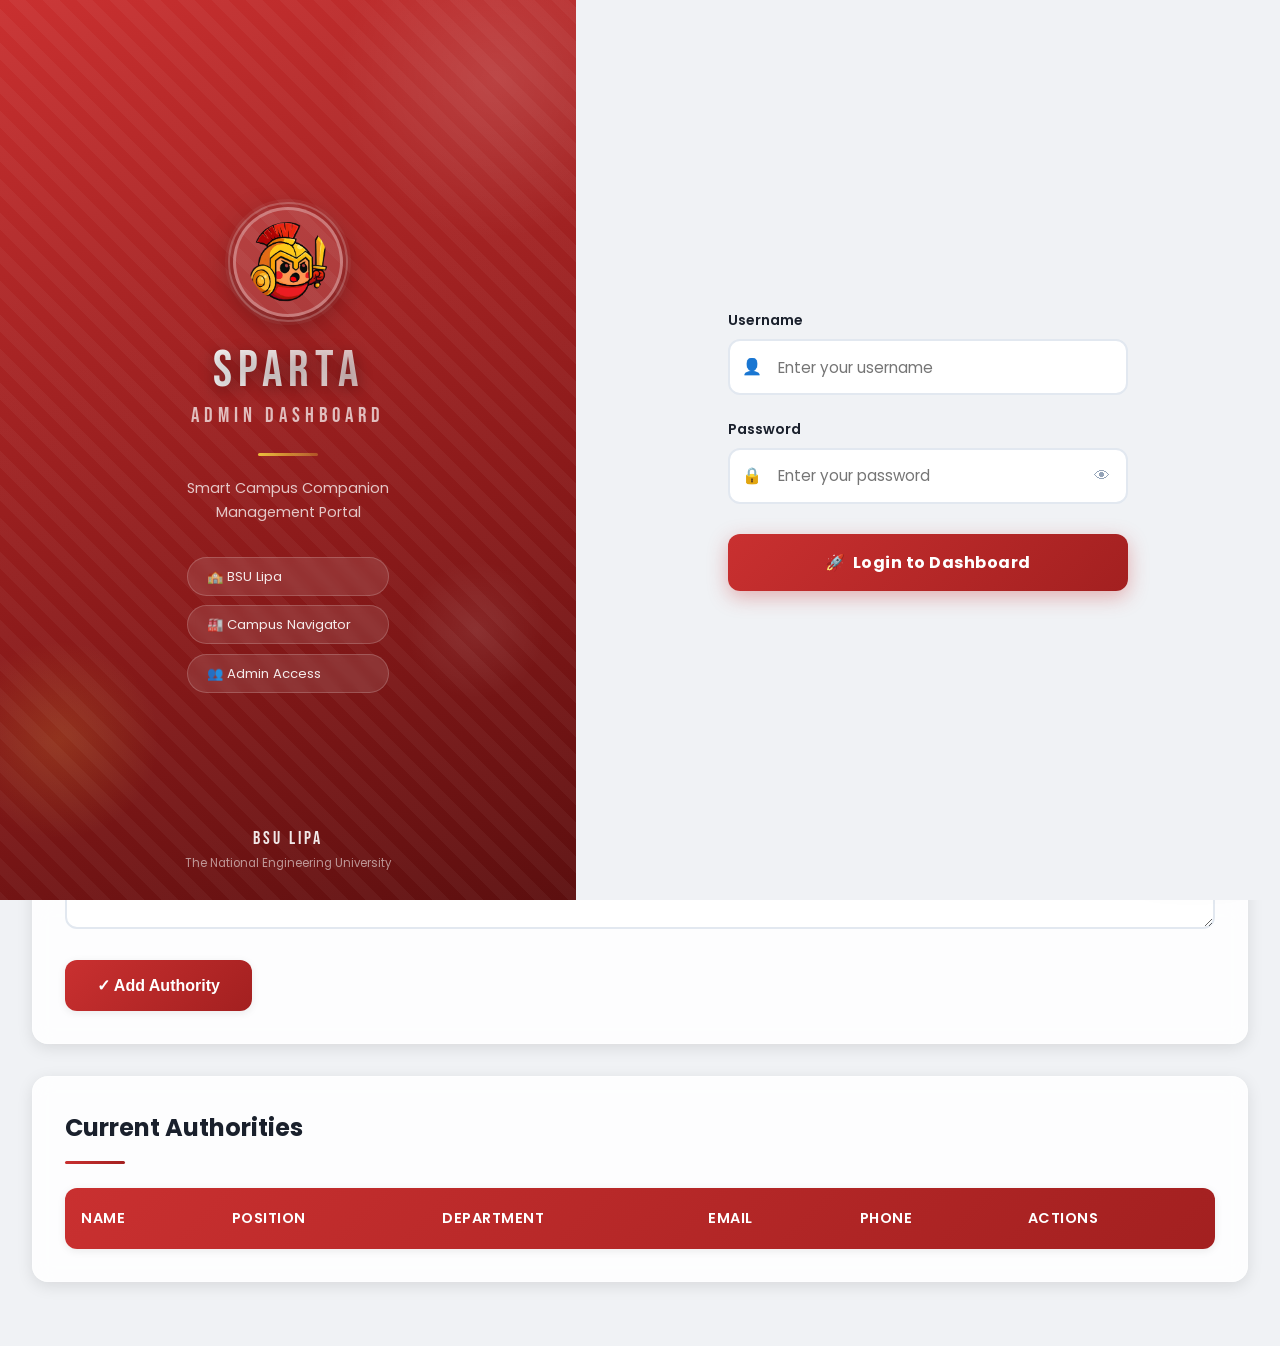
==== frontend/admin.html @ 50ba56aa "Initial SPARTHA commit" ====
<!DOCTYPE html>
<html lang="en">
<head>
    <meta charset="UTF-8">
    <meta name="viewport" content="width=device-width, initial-scale=1.0">
    <title>SPARTA Admin Dashboard - BSU Lipa</title>
    
    <!-- Google Fonts -->
    <link href="https://fonts.googleapis.com/css2?family=Bebas+Neue&family=Poppins:wght@400;500;600;700&display=swap" rel="stylesheet">
    
    <!-- Three.js Libraries -->
    <script src="https://cdn.jsdelivr.net/npm/three@0.132.2/build/three.min.js"></script>
    <script src="https://cdn.jsdelivr.net/npm/three@0.132.2/examples/js/loaders/GLTFLoader.js"></script>
    <script src="https://cdn.jsdelivr.net/npm/three@0.132.2/examples/js/controls/OrbitControls.js"></script>
    
    <!-- External Stylesheet -->
    <link rel="stylesheet" href="admin-styles.css">
    
    <style>
        /* 3D Map Container Styles - Matching Campus Navigator */
        #map3DPicker {
            position: relative;
            width: 100%;
            height: 600px;
            border-radius: 12px;
            overflow: hidden;
            background: #f0f1f3;
            box-shadow: 0 4px 20px rgba(0, 0, 0, 0.1);
        }
        
        #map3DCanvas {
            width: 100%;
            height: 100%;
            display: block;
        }
        
        #mapLoading {
            position: absolute;
            top: 0;
            left: 0;
            right: 0;
            bottom: 0;
            display: flex;
            flex-direction: column;
            align-items: center;
            justify-content: center;
            background: linear-gradient(135deg, #667eea 0%, #764ba2 100%);
            color: white;
            z-index: 10;
        }
        
        .loading-spinner {
            width: 50px;
            height: 50px;
            border: 4px solid rgba(255, 255, 255, 0.3);
            border-top-color: white;
            border-radius: 50%;
            animation: spin 1s linear infinite;
        }
        
        @keyframes spin {
            to { transform: rotate(360deg); }
        }
        
        .loading-text {
            margin-top: 1rem;
            font-size: 1.2rem;
            font-weight: 600;
        }
        
        .loading-subtext {
            margin-top: 0.5rem;
            font-size: 0.9rem;
            opacity: 0.9;
        }
        
        /* Map Controls Overlay */
        .map-controls {
            position: absolute;
            bottom: 20px;
            right: 20px;
            display: flex;
            gap: 10px;
            z-index: 20;
        }
        
        .map-control-btn {
            background: white;
            border: none;
            width: 40px;
            height: 40px;
            border-radius: 50%;
            box-shadow: 0 2px 10px rgba(0, 0, 0, 0.2);
            cursor: pointer;
            display: flex;
            align-items: center;
            justify-content: center;
            font-size: 1.2rem;
            transition: all 0.3s ease;
        }
        
        .map-control-btn:hover {
            transform: scale(1.1);
            box-shadow: 0 4px 15px rgba(0, 0, 0, 0.3);
        }
        
        .map-control-btn:active {
            transform: scale(0.95);
        }
        
        /* Coordinate Display Enhancement */
        #coordDisplay {
            margin-top: 1rem;
            padding: 1rem;
            background: linear-gradient(135deg, rgba(201, 48, 48, 0.05), rgba(163, 32, 32, 0.02));
            border: 2px solid rgba(201, 48, 48, 0.2);
            border-radius: 10px;
            font-weight: 600;
            color: #1e293b;
            font-size: 1rem;
            display: flex;
            align-items: center;
            gap: 0.5rem;
        }
        
        #coordDisplay::before {
            content: '📍';
            font-size: 1.5rem;
        }
        
        .coord-help-text {
            margin-top: 0.5rem;
            font-size: 0.85rem;
            color: #64748b;
            font-style: italic;
        }
        
        /* File Upload Area Styles */
        .file-upload-area {
            border: 3px dashed #cbd5e1;
            border-radius: 12px;
            padding: 2rem;
            text-align: center;
            cursor: pointer;
            transition: all 0.3s ease;
            background: #f8fafc;
        }
        
        .file-upload-area:hover {
            border-color: #C93030;
            background: rgba(201, 48, 48, 0.02);
        }
        
        .file-upload-area.dragover {
            border-color: #C93030;
            background: rgba(201, 48, 48, 0.05);
            transform: scale(1.02);
        }
        
        .file-upload-placeholder {
            color: #64748b;
        }
        
        .file-upload-selected {
            color: #1e293b;
        }
    </style>
</head>
<body>
    <!-- ========== LOGIN OVERLAY ========== -->
    <div id="loginOverlay">

        <!-- ===== LEFT PANEL ===== -->
        <div class="lp-left">
            <!-- Animated diagonal stripes (same as dashboard header) -->
            <div class="lp-pattern"></div>
            <!-- Glow orbs -->
            <div class="lp-orb lp-orb1"></div>
            <div class="lp-orb lp-orb2"></div>
            <div class="lp-orb lp-orb3"></div>

            <div class="lp-left-content">
                <!-- Logo ring -->
                <div class="lp-logo-ring">
                    <img src="/images/logo.png" alt="SPARTHA" class="lp-logo-img" onerror="this.style.display='none';this.nextElementSibling.style.display='flex'">
                    <div class="lp-logo-fallback">&#128272;</div>
                    <div class="lp-logo-pulse"></div>
                </div>

                <div class="lp-brand">SPARTA</div>
                <div class="lp-title">ADMIN DASHBOARD</div>
                <div class="lp-divider"></div>
                <div class="lp-subtitle">Smart Campus Companion<br>Management Portal</div>

                <!-- Floating stats chips -->
                <div class="lp-chips">
                    <div class="lp-chip">&#127979; BSU Lipa</div>
                    <div class="lp-chip">&#127981; Campus Navigator</div>
                    <div class="lp-chip">&#128101; Admin Access</div>
                </div>
            </div>

            <!-- Bottom badge -->
            <div class="lp-badge">
                <span class="lp-badge-title">BSU LIPA</span>
                <span class="lp-badge-sub">The National Engineering University</span>
            </div>
        </div>

        <!-- ===== RIGHT PANEL ===== -->
        <div class="lp-right">
            <div class="lp-form-wrap">

                <!-- Alert -->
                <div id="loginAlert" class="lp-alert" style="display:none;"></div>

                <!-- Username -->
                <div class="lp-field">
                    <label class="lp-label">Username</label>
                    <div class="lp-input-wrap">
                        <span class="lp-input-icon">&#128100;</span>
                        <input id="loginUsername" type="text" class="lp-input"
                            placeholder="Enter your username"
                            autocomplete="username"
                            onkeydown="if(event.key==='Enter')document.getElementById('loginPassword').focus()">
                    </div>
                </div>

                <!-- Password -->
                <div class="lp-field">
                    <label class="lp-label">Password</label>
                    <div class="lp-input-wrap">
                        <span class="lp-input-icon">&#128274;</span>
                        <input id="loginPassword" type="password" class="lp-input"
                            placeholder="Enter your password"
                            autocomplete="current-password"
                            style="padding-right:3.5rem;"
                            onkeydown="if(event.key==='Enter')submitLogin()">
                        <button type="button" class="lp-eye-btn" onclick="toggleLoginPassword()" title="Toggle password">
                            <span id="eyeIcon">&#128065;</span>
                        </button>
                    </div>
                </div>

                <!-- Login Button -->
                <button id="loginBtn" class="lp-btn" onclick="submitLogin()">
                    <span id="loginBtnText">&#128640;&nbsp; Login to Dashboard</span>
                    <div class="lp-btn-shine"></div>
                </button>



            </div>
        </div>
    </div>

    <!-- ===== CHANGE CREDENTIALS MODAL ===== -->
    <div id="changeCredModal">
        <div class="cc-backdrop" onclick="closeChangeCredModal()"></div>
        <div class="cc-card">
            <!-- Red header bar -->
            <div class="cc-header">
                <div class="cc-header-pattern"></div>
                <div class="cc-header-orb"></div>
                <div class="cc-header-content">
                    <div class="cc-header-icon">&#128273;</div>
                    <div>
                        <div class="cc-header-title">Change Credentials</div>
                        <div class="cc-header-sub">Update your admin username or password</div>
                    </div>
                    <button class="cc-close-btn" onclick="closeChangeCredModal()">&#10005;</button>
                </div>
            </div>

            <div class="cc-body">
                <div id="changeCredAlert" style="display:none;margin-bottom:1.25rem;"></div>

                <div class="cc-section-label">&#128274; Verify Current Credentials</div>
                <div class="form-row">
                    <div class="form-group">
                        <label>Current Username *</label>
                        <input type="text" id="cc_current_username" placeholder="Your current username">
                    </div>
                    <div class="form-group">
                        <label>Current Password *</label>
                        <input type="password" id="cc_current_password" placeholder="Your current password">
                    </div>
                </div>

                <div class="cc-divider">
                    <span>New Values <span style="font-weight:400;font-size:0.78rem;color:#94a3b8;">(leave blank to keep current)</span></span>
                </div>

                <div class="form-row">
                    <div class="form-group">
                        <label>New Username</label>
                        <input type="text" id="cc_new_username" placeholder="Leave blank to keep">
                    </div>
                    <div class="form-group">
                        <label>New Password</label>
                        <input type="password" id="cc_new_password" placeholder="Leave blank to keep">
                    </div>
                </div>

                <div style="display:flex;gap:1rem;margin-top:0.5rem;">
                    <button onclick="submitChangeCredentials()" class="btn" style="flex:1;justify-content:center;">
                        &#10003;&nbsp; Save Changes
                    </button>
                    <button onclick="closeChangeCredModal()" class="btn btn-secondary" style="flex:1;justify-content:center;">
                        Cancel
                    </button>
                </div>
            </div>
        </div>
    </div>

    <style>
        /* =============================================
           LOGIN OVERLAY — SPLIT SCREEN
           ============================================= */
        #loginOverlay {
            position: fixed; top: 0; left: 0; width: 100%; height: 100%;
            z-index: 9999;
            display: flex;
            font-family: 'Poppins', sans-serif;
            background: #f0f2f5;
        }

        /* ---- LEFT PANEL ---- */
        .lp-left {
            position: relative;
            width: 45%;
            background: linear-gradient(160deg, #c93030 0%, #8b1a1a 60%, #5c0f0f 100%);
            display: flex;
            flex-direction: column;
            justify-content: center;
            align-items: center;
            overflow: hidden;
            animation: lpLeftIn 0.8s cubic-bezier(0.22,1,0.36,1) both;
        }
        @keyframes lpLeftIn {
            from { transform: translateX(-60px); opacity: 0; }
            to   { transform: translateX(0);    opacity: 1; }
        }

        /* Diagonal stripe pattern (same as dashboard header) */
        .lp-pattern {
            position: absolute; top: -50%; left: -50%; width: 200%; height: 200%;
            background: repeating-linear-gradient(45deg,transparent,transparent 12px,
                rgba(255,255,255,0.04) 12px,rgba(255,255,255,0.04) 24px);
            animation: headerPattern 25s linear infinite;
        }

        /* Glow orbs */
        .lp-orb { position: absolute; border-radius: 50%; pointer-events: none; }
        .lp-orb1 {
            width: 320px; height: 320px; top: -80px; right: -80px;
            background: radial-gradient(circle, rgba(255,255,255,0.12) 0%, transparent 70%);
            animation: pulse 5s ease-in-out infinite;
        }
        .lp-orb2 {
            width: 200px; height: 200px; bottom: 60px; left: -40px;
            background: radial-gradient(circle, rgba(244,208,63,0.15) 0%, transparent 70%);
            animation: pulse 7s ease-in-out infinite reverse;
        }
        .lp-orb3 {
            width: 140px; height: 140px; bottom: 200px; right: 30px;
            background: radial-gradient(circle, rgba(255,255,255,0.08) 0%, transparent 70%);
            animation: pulse 4s ease-in-out infinite 1s;
        }

        .lp-left-content {
            position: relative; z-index: 1;
            display: flex; flex-direction: column;
            align-items: center; text-align: center;
            padding: 2rem;
        }

        /* Logo ring */
        .lp-logo-ring {
            position: relative;
            width: 110px; height: 110px;
            border-radius: 50%;
            background: rgba(255,255,255,0.12);
            border: 3px solid rgba(255,255,255,0.3);
            display: flex; align-items: center; justify-content: center;
            margin-bottom: 1.75rem;
            box-shadow: 0 8px 32px rgba(0,0,0,0.3), 0 0 0 8px rgba(255,255,255,0.05);
            animation: logoFloat 3s ease-in-out infinite;
        }
        .lp-logo-img { width: 80px; height: 80px; border-radius: 50%; object-fit: cover; }
        .lp-logo-fallback {
            display: none; font-size: 3rem;
            width: 80px; height: 80px; align-items: center; justify-content: center;
        }
        .lp-logo-pulse {
            position: absolute; top: -8px; left: -8px;
            right: -8px; bottom: -8px; border-radius: 50%;
            border: 2px solid rgba(255,255,255,0.2);
            animation: logoPulseRing 2.5s ease-out infinite;
        }
        @keyframes logoPulseRing {
            0%   { transform: scale(1);   opacity: 0.6; }
            100% { transform: scale(1.3); opacity: 0; }
        }

        .lp-brand {
            font-family: 'Bebas Neue', sans-serif;
            font-size: 3.2rem; letter-spacing: 6px; color: #fff;
            text-shadow: 0 4px 16px rgba(0,0,0,0.4);
            line-height: 1;
            background: linear-gradient(90deg, #fff 0%, rgba(255,255,255,0.75) 100%);
            -webkit-background-clip: text; -webkit-text-fill-color: transparent; background-clip: text;
        }
        .lp-title {
            font-family: 'Bebas Neue', sans-serif;
            font-size: 1.3rem; letter-spacing: 5px;
            color: rgba(255,255,255,0.7);
            margin-top: 0.2rem; margin-bottom: 1.25rem;
        }
        .lp-divider {
            width: 60px; height: 3px;
            background: linear-gradient(90deg, rgba(244,208,63,0.9), rgba(244,208,63,0.3));
            border-radius: 2px; margin-bottom: 1.25rem;
        }
        .lp-subtitle {
            color: rgba(255,255,255,0.75);
            font-size: 0.9rem; line-height: 1.7; margin-bottom: 2rem;
        }

        /* Floating chips */
        .lp-chips { display: flex; flex-direction: column; gap: 0.6rem; width: 100%; max-width: 240px; }
        .lp-chip {
            background: rgba(255,255,255,0.1);
            border: 1px solid rgba(255,255,255,0.18);
            border-radius: 50px;
            padding: 0.5rem 1.2rem;
            font-size: 0.82rem; color: rgba(255,255,255,0.9);
            backdrop-filter: blur(4px);
            display: flex; align-items: center; gap: 0.5rem;
            transition: all 0.3s ease;
        }
        .lp-chip:hover {
            background: rgba(255,255,255,0.18);
            transform: translateX(4px);
        }

        /* Bottom badge */
        .lp-badge {
            position: absolute; bottom: 1.75rem; left: 0; right: 0;
            text-align: center; z-index: 1;
        }
        .lp-badge-title {
            font-family: 'Bebas Neue', sans-serif;
            font-size: 1.1rem; letter-spacing: 3px; color: rgba(255,255,255,0.9);
            display: block;
        }
        .lp-badge-sub {
            font-size: 0.72rem; color: rgba(255,255,255,0.55); display: block;
        }

        /* ---- RIGHT PANEL ---- */
        .lp-right {
            flex: 1;
            display: flex; align-items: center; justify-content: center;
            padding: 2rem;
            overflow-y: auto;
            background: #f0f2f5;
            animation: lpRightIn 0.8s cubic-bezier(0.22,1,0.36,1) 0.1s both;
        }
        @keyframes lpRightIn {
            from { transform: translateX(40px); opacity: 0; }
            to   { transform: translateX(0);    opacity: 1; }
        }

        .lp-form-wrap {
            width: 100%; max-width: 400px;
        }



        /* Alert */
        .lp-alert {
            padding: 1rem 1.25rem; border-radius: 12px;
            font-size: 0.875rem; font-weight: 500;
            margin-bottom: 1.25rem;
            animation: slideDown 0.4s ease-out;
        }
        .lp-alert.err {
            background: linear-gradient(135deg, rgba(201,48,48,0.08), rgba(163,32,32,0.04));
            border: 1px solid rgba(201,48,48,0.25);
            color: #a32020;
        }
        .lp-alert.ok {
            background: linear-gradient(135deg, rgba(17,153,142,0.08), rgba(56,239,125,0.04));
            border: 1px solid rgba(17,153,142,0.25);
            color: #0c6b5f;
        }

        /* Fields */
        .lp-field { margin-bottom: 1.4rem; }
        .lp-label {
            display: block; font-weight: 600; font-size: 0.875rem;
            color: #1a202c; margin-bottom: 0.5rem;
            transition: color 0.2s;
        }
        .lp-field:focus-within .lp-label { color: #c93030; }

        .lp-input-wrap { position: relative; }
        .lp-input-icon {
            position: absolute; left: 14px; top: 50%; transform: translateY(-50%);
            font-size: 1rem; pointer-events: none; z-index: 1;
        }
        .lp-input {
            width: 100%;
            padding: 0.9rem 1.2rem 0.9rem 3rem;
            border: 2px solid #e2e8f0;
            border-radius: 12px;
            font-size: 0.95rem;
            font-family: 'Poppins', sans-serif;
            color: #1a202c;
            background: #fff;
            transition: all 0.3s cubic-bezier(0.4,0,0.2,1);
            outline: none;
        }
        .lp-input:focus {
            border-color: #c93030;
            box-shadow: 0 0 0 4px rgba(201,48,48,0.1);
            transform: translateY(-2px);
        }
        .lp-eye-btn {
            position: absolute; right: 14px; top: 50%; transform: translateY(-50%);
            background: none; border: none; cursor: pointer; font-size: 1rem;
            color: #94a3b8; padding: 0.25rem; line-height: 1;
            transition: color 0.2s;
        }
        .lp-eye-btn:hover { color: #c93030; }

        /* Login Button */
        .lp-btn {
            width: 100%;
            padding: 1rem 2rem;
            background: linear-gradient(135deg, #c93030 0%, #a32020 100%);
            color: #fff; border: none; border-radius: 12px;
            font-size: 1rem; font-weight: 700;
            font-family: 'Poppins', sans-serif;
            cursor: pointer; letter-spacing: 0.5px;
            box-shadow: 0 6px 20px rgba(201,48,48,0.35);
            position: relative; overflow: hidden;
            transition: all 0.3s cubic-bezier(0.4,0,0.2,1);
            margin-top: 0.5rem;
        }
        .lp-btn:hover {
            transform: translateY(-3px);
            box-shadow: 0 10px 28px rgba(201,48,48,0.45);
        }
        .lp-btn:active { transform: translateY(-1px); }
        .lp-btn:disabled { opacity: 0.7; cursor: not-allowed; transform: none; }
        .lp-btn-shine {
            position: absolute; top: 0; left: -100%; width: 60%; height: 100%;
            background: linear-gradient(90deg, transparent, rgba(255,255,255,0.25), transparent);
            transform: skewX(-20deg);
            animation: btnShine 3s ease-in-out infinite 1s;
        }
        @keyframes btnShine {
            0%,70%,100% { left: -100%; }
            35%          { left: 150%; }
        }



        /* ---- RESPONSIVE ---- */
        @media (max-width: 700px) {
            #loginOverlay { flex-direction: column; }
            .lp-left {
                width: 100%; min-height: 220px;
                flex-shrink: 0;
            }
            .lp-left-content { padding: 1.5rem 1rem; }
            .lp-brand { font-size: 2.2rem; letter-spacing: 4px; }
            .lp-chips, .lp-subtitle { display: none; }
            .lp-badge { position: static; margin-top: 0.5rem; }
            .lp-logo-ring { width: 80px; height: 80px; margin-bottom: 1rem; }
            .lp-logo-img { width: 56px; height: 56px; }
            .lp-right { padding: 1.5rem 1rem; }
        }

        /* =============================================
           CHANGE CREDENTIALS MODAL
           ============================================= */
        #changeCredModal {
            display: none; position: fixed; top: 0; left: 0;
            width: 100%; height: 100%; z-index: 10000;
            align-items: center; justify-content: center;
            font-family: 'Poppins', sans-serif;
        }
        #changeCredModal.open { display: flex; }

        .cc-backdrop {
            position: absolute; top: 0; left: 0; width: 100%; height: 100%;
            background: rgba(15,20,40,0.65);
            backdrop-filter: blur(5px);
        }
        .cc-card {
            position: relative; z-index: 1;
            background: #fff;
            border-radius: 20px;
            width: 100%; max-width: 540px; margin: 1rem;
            box-shadow: 0 20px 60px rgba(0,0,0,0.25);
            overflow: hidden;
            animation: cardSlideUp 0.4s cubic-bezier(0.22,1,0.36,1) both;
        }

        /* Card header */
        .cc-header {
            background: linear-gradient(135deg, #c93030 0%, #a32020 100%);
            padding: 1.5rem 2rem;
            position: relative; overflow: hidden;
        }
        .cc-header-pattern {
            position: absolute; top: -50%; left: -50%; width: 200%; height: 200%;
            background: repeating-linear-gradient(45deg,transparent,transparent 10px,
                rgba(255,255,255,0.04) 10px,rgba(255,255,255,0.04) 20px);
            animation: headerPattern 20s linear infinite;
        }
        .cc-header-orb {
            position: absolute; top: -20px; right: -20px;
            width: 120px; height: 120px; border-radius: 50%;
            background: radial-gradient(circle, rgba(255,255,255,0.12) 0%, transparent 70%);
        }
        .cc-header-content {
            position: relative; z-index: 1;
            display: flex; align-items: center; gap: 1rem;
        }
        .cc-header-icon {
            width: 48px; height: 48px; border-radius: 50%;
            background: rgba(255,255,255,0.15);
            border: 2px solid rgba(255,255,255,0.3);
            display: flex; align-items: center; justify-content: center;
            font-size: 1.4rem; flex-shrink: 0;
        }
        .cc-header-title {
            font-family: 'Bebas Neue', sans-serif;
            font-size: 1.5rem; letter-spacing: 2px; color: #fff;
        }
        .cc-header-sub { font-size: 0.8rem; color: rgba(255,255,255,0.8); margin-top: 0.1rem; }
        .cc-close-btn {
            margin-left: auto; background: rgba(255,255,255,0.15);
            border: 1px solid rgba(255,255,255,0.25); border-radius: 50%;
            width: 36px; height: 36px; color: #fff; cursor: pointer;
            font-size: 0.9rem; display: flex; align-items: center; justify-content: center;
            transition: all 0.2s; flex-shrink: 0;
        }
        .cc-close-btn:hover { background: rgba(255,255,255,0.25); transform: rotate(90deg); }

        .cc-body { padding: 2rem; }

        .cc-section-label {
            font-size: 0.78rem; font-weight: 700; color: #94a3b8;
            letter-spacing: 1px; text-transform: uppercase;
            margin-bottom: 1rem;
        }
        .cc-divider {
            display: flex; align-items: center; gap: 0.75rem;
            margin: 1.25rem 0;
            font-size: 0.82rem; font-weight: 600; color: #64748b;
        }
        .cc-divider::before, .cc-divider::after {
            content: ''; flex: 1; height: 1px; background: #e2e8f0;
        }
    </style>

    <!-- Header -->
    <div class="header">
        <div class="header-content">
            <img src="/images/logo.png" alt="SPARTHA Logo" class="spartha-logo" onerror="this.style.display='none'">
            <div class="header-text">
                <h1>SPARTA ADMIN DASHBOARD</h1>
                <p>Smart Campus Companion Management Portal</p>
            </div>
            <div class="university-badge">
                <div class="bsu">BSU LIPA</div>
                <div class="tagline">The National Engineering University</div>
            </div>
        </div>
    </div>

    <!-- Main Container -->
    <div class="container">
        <!-- Tabs Navigation -->
        <div class="tabs">
            <button class="tab-btn active" onclick="switchTab('authorities', event)">👥 University Authorities</button>
            <button class="tab-btn" onclick="switchTab('history', event)">📜 University History</button>
            <button class="tab-btn" onclick="switchTab('announcements', event)">📢 Announcements</button>
            <button class="tab-btn" onclick="switchTab('popupAnnouncements', event)">🔔 Popup Announcements</button>
            <button class="tab-btn" onclick="switchTab('intents', event)">💬 Custom Responses</button>
            <button class="tab-btn" onclick="switchTab('navigation', event)">🗺️ Campus Navigation</button>
            <button class="tab-btn" onclick="switchTab('model3d', event)">🏗️ 3D Campus Model</button>
            <button class="tab-btn" onclick="switchTab('orgchart', event)">🏢 Organizational Chart</button>
        </div>

        <!-- Authorities Tab -->
        <div id="authorities" class="tab-content active">
            <div class="card">
                <h2>Add New Authority</h2>
                <div id="authoritiesAlert"></div>
                <form id="authorityForm">
                    <div class="form-row">
                        <div class="form-group">
                            <label>Name *</label>
                            <input type="text" id="auth_name" required placeholder="Dr. John Doe">
                        </div>
                        <div class="form-group">
                            <label>Position *</label>
                            <input type="text" id="auth_position" placeholder="Dean of Engineering" required>
                        </div>
                    </div>
                    <div class="form-row">
                        <div class="form-group">
                            <label>Department *</label>
                            <input type="text" id="auth_department" required placeholder="Engineering Department">
                        </div>
                        <div class="form-group">
                            <label>Email</label>
                            <input type="email" id="auth_email" placeholder="john.doe@bsu.edu.ph">
                        </div>
                    </div>
                    <div class="form-row">
                        <div class="form-group">
                            <label>Phone</label>
                            <input type="text" id="auth_phone" placeholder="+63 912 345 6789">
                        </div>
                        <div class="form-group">
                            <label>Office Location</label>
                            <input type="text" id="auth_office" placeholder="Building A, Room 201">
                        </div>
                    </div>
                    <div class="form-group">
                        <label>Biography</label>
                        <textarea id="auth_bio" placeholder="Brief biography, credentials, and areas of expertise..."></textarea>
                    </div>
                    <button type="submit" class="btn">✓ Add Authority</button>
                </form>
            </div>

            <div class="card">
                <h2>Current Authorities</h2>
                <table class="data-table" id="authoritiesTable">
                    <thead>
                        <tr>
                            <th>Name</th>
                            <th>Position</th>
                            <th>Department</th>
                            <th>Email</th>
                            <th>Phone</th>
                            <th>Actions</th>
                        </tr>
                    </thead>
                    <tbody></tbody>
                </table>
            </div>
        </div>

        <!-- History Tab -->
        <div id="history" class="tab-content">
            <div class="card">
                <h2>Add Historical Event</h2>
                <div id="historyAlert"></div>
                <form id="historyForm">
                    <div class="form-row">
                        <div class="form-group">
                            <label>Year *</label>
                            <input type="number" id="hist_year" required placeholder="1903">
                        </div>
                        <div class="form-group">
                            <label>Title *</label>
                            <input type="text" id="hist_title" required placeholder="University Founded">
                        </div>
                    </div>
                    <div class="form-group">
                        <label>Description *</label>
                        <textarea id="hist_description" required placeholder="Describe this significant event in the university's history..."></textarea>
                    </div>
                    <button type="submit" class="btn">✓ Add Historical Event</button>
                </form>
            </div>

            <div class="card">
                <h2>University History Timeline</h2>
                <table class="data-table" id="historyTable">
                    <thead>
                        <tr>
                            <th>Year</th>
                            <th>Title</th>
                            <th>Description</th>
                            <th>Actions</th>
                        </tr>
                    </thead>
                    <tbody></tbody>
                </table>
            </div>
        </div>

        <!-- Announcements Tab -->
        <div id="announcements" class="tab-content">
            <div class="card">
                <h2>Create New Announcement</h2>
                <div id="announcementsAlert"></div>
                <form id="announcementForm">
                    <div class="form-row">
                        <div class="form-group">
                            <label>Title *</label>
                            <input type="text" id="ann_title" required placeholder="Important Campus Update">
                        </div>
                        <div class="form-group">
                            <label>Category *</label>
                            <select id="ann_category" required>
                                <option value="Academic">Academic</option>
                                <option value="Events">Events</option>
                                <option value="General">General</option>
                                <option value="Emergency">Emergency</option>
                            </select>
                        </div>
                    </div>
                    <div class="form-group">
                        <label>Content *</label>
                        <textarea id="ann_content" required placeholder="Write your announcement here..."></textarea>
                    </div>
                    <button type="submit" class="btn">✓ Post Announcement</button>
                </form>
            </div>

            <div class="card">
                <h2>Recent Announcements</h2>
                <table class="data-table" id="announcementsTable">
                    <thead>
                        <tr>
                            <th>Title</th>
                            <th>Content</th>
                            <th>Category</th>
                            <th>Date</th>
                            <th>Actions</th>
                        </tr>
                    </thead>
                    <tbody></tbody>
                </table>
            </div>
        </div>

        <!-- Popup Announcements Tab -->
        <div id="popupAnnouncements" class="tab-content">
            <div class="card">
                <h2>🔔 Create Popup Announcement</h2>
                <p style="color:#64748b;margin-bottom:1rem;font-size:0.92rem;">
                    Popup announcements are shown automatically to users on the main menu page. You can include an image.
                </p>
                <div id="popupAlert"></div>
                <form id="popupForm" enctype="multipart/form-data">
                    <div class="form-row">
                        <div class="form-group">
                            <label>Title *</label>
                            <input type="text" id="popup_title" required placeholder="Important Update">
                        </div>
                        <div class="form-group">
                            <label>Category *</label>
                            <select id="popup_category" required>
                                <option value="General">General</option>
                                <option value="Academic">Academic</option>
                                <option value="Events">Events</option>
                                <option value="Emergency">Emergency</option>
                            </select>
                        </div>
                    </div>
                    <div class="form-row">
                        <div class="form-group">
                            <label>Priority (higher = shown first)</label>
                            <input type="number" id="popup_priority" value="0" min="0" max="100" placeholder="0">
                        </div>
                        <div class="form-group">
                            <label>Status</label>
                            <select id="popup_is_active">
                                <option value="true">Active (visible on main menu)</option>
                                <option value="false">Inactive (hidden)</option>
                            </select>
                        </div>
                    </div>
                    <div class="form-group">
                        <label>Content / Message</label>
                        <textarea id="popup_content" placeholder="Write your announcement details here..."></textarea>
                    </div>
                    <div class="form-group">
                        <label>Image (optional — JPG, PNG, GIF, WebP)</label>
                        <input type="file" id="popup_image" accept="image/*" style="padding:0.5rem;">
                        <div id="popup_image_preview" style="margin-top:0.5rem;display:none;">
                            <img id="popup_preview_img" src="" alt="Preview" style="max-width:100%;max-height:200px;border-radius:8px;border:1px solid #e2e8f0;">
                        </div>
                    </div>
                    <button type="submit" class="btn">✓ Save Popup Announcement</button>
                </form>
            </div>

            <div class="card">
                <h2>Existing Popup Announcements</h2>
                <table class="data-table" id="popupTable">
                    <thead>
                        <tr>
                            <th>Title</th>
                            <th>Category</th>
                            <th>Has Image</th>
                            <th>Priority</th>
                            <th>Status</th>
                            <th>Created</th>
                            <th>Actions</th>
                        </tr>
                    </thead>
                    <tbody id="popupTableBody"></tbody>
                </table>
            </div>
        </div>

        <!-- Custom Intents Tab -->
        <div id="intents" class="tab-content">
            <div class="card">
                <h2>Add Custom Response</h2>
                <div id="intentsAlert"></div>
                <form id="intentForm">
                    <div class="form-group">
                        <label>Intent Type *</label>
                        <input type="text" id="intent_type" required placeholder="greeting, thanks, directions, etc.">
                    </div>
                    <div class="form-group">
                        <label>Keywords (comma separated) *</label>
                        <input type="text" id="intent_keywords" required placeholder="hello, hi, hey, good morning">
                    </div>
                    <div class="form-group">
                        <label>Response Template *</label>
                        <textarea id="intent_response" required placeholder="Hello! Welcome to BSU Lipa. How can I help you today?"></textarea>
                    </div>
                    <button type="submit" class="btn">✓ Add Custom Response</button>
                </form>
            </div>

            <div class="card">
                <h2>Custom Responses</h2>
                <table class="data-table" id="intentsTable">
                    <thead>
                        <tr>
                            <th>Intent Type</th>
                            <th>Keywords</th>
                            <th>Response</th>
                            <th>Actions</th>
                        </tr>
                    </thead>
                    <tbody></tbody>
                </table>
            </div>
        </div>

        <!-- Navigation Tab -->
        <div id="navigation" class="tab-content">
            <!-- 3D Map Picker - Campus Navigator Style -->
            <div class="card">
                <h2>🗺️ Interactive 3D Campus Map</h2>
                <p style="color: #64748b; margin-bottom: 1rem;">
                    Click on the 3D model to select coordinates for locations. Rotate, pan, and zoom to explore the campus.
                </p>
                
                <div id="map3DPicker">
                    <canvas id="map3DCanvas"></canvas>
                    
                    <!-- Loading Overlay -->
                    <div id="mapLoading">
                        <div class="loading-spinner"></div>
                        <div class="loading-text">Loading 3D Campus Map</div>
                        <div class="loading-subtext">Please wait...</div>
                    </div>
                    
                    <!-- Map Controls -->
                    <div class="map-controls">
                        <button class="map-control-btn" onclick="resetCameraView()" title="Reset View">
                            🔄
                        </button>
                        <button class="map-control-btn" onclick="zoomIn()" title="Zoom In">
                            ➕
                        </button>
                        <button class="map-control-btn" onclick="zoomOut()" title="Zoom Out">
                        </button>
                        <button class="map-control-btn" onclick="clearAllMarkers()" title="Clear All Markers">
                            🧹
                            ➖
                        </button>
                    </div>
                </div>
                
                <div id="coordDisplay">
                    Click on the map to select coordinates
                </div>
                <p class="coord-help-text">
                    💡 Tip: Use mouse to rotate (left click + drag), pan (right click + drag), and zoom (scroll wheel)
                </p>
            </div>

            <!-- Location Form -->
            <div class="card">
                <h2>➕ Add New Campus Location</h2>
                <div id="navAlert"></div>
                <form id="locationForm">
                    <div class="form-row">
                        <div class="form-group">
                            <label>Location Name *</label>
                            <input type="text" id="loc_name" required placeholder="e.g., Computer Laboratory 1">
                        </div>
                        <div class="form-group">
                            <label>Building *</label>
                            <input type="text" id="loc_building" required placeholder="e.g., Engineering Building">
                        </div>
                    </div>

                    <div class="form-row">
                        <div class="form-group">
                            <label>Floor *</label>
                            <input type="number" id="loc_floor" required placeholder="1" min="0" max="10">
                        </div>
                        <div class="form-group">
                            <label>Location Type *</label>
                            <select id="loc_type" required onchange="updateIconPreview()">
                                <option value="">Select type...</option>
                                <option value="entrance">🚪 Entrance</option>
                                <option value="evacuation">🚨 Evacuation Area</option>
                                <option value="classroom">🏫 Classroom</option>
                                <option value="laboratory">🔬 Laboratory</option>
                                <option value="office">🏢 Office</option>
                                <option value="library">📚 Library</option>
                                <option value="cafeteria">🍽️ Cafeteria</option>
                                <option value="auditorium">🎭 Auditorium</option>
                                <option value="gym">🏃 Gymnasium</option>
                                <option value="restroom">🚻 Restroom</option>
                                <option value="parking">🚗 Parking</option>
                                <option value="other">📌 Other</option>
                            </select>
                        </div>
                    </div>

                    <div class="form-row">
                        <div class="form-group">
                            <label>Custom Icon (optional)</label>
                            <div style="display: flex; gap: 0.5rem; align-items: center;">
                                <input type="text" id="loc_icon" placeholder="🏛️" maxlength="2" onchange="updateIconPreview()" style="flex: 1;">
                                <span id="icon_preview" style="font-size: 2rem; display: none;"></span>
                            </div>
                        </div>
                        <div class="form-group">
                            <label>Capacity (optional)</label>
                            <input type="number" id="loc_capacity" placeholder="50" min="0">
                        </div>
                    </div>

                    <!-- Coordinates Display -->
                    <div class="coordinates-display">
                        <h4>📍 Location Coordinates</h4>
                        <div class="coord-grid">
                            <div class="coord-item">
                                <span class="coord-label">X:</span>
                                <span class="coord-value" id="display_coord_x">0.0</span>
                                <input type="hidden" id="loc_coord_x" value="0">
                            </div>
                            <div class="coord-item">
                                <span class="coord-label">Y:</span>
                                <span class="coord-value" id="display_coord_y">0.0</span>
                                <input type="hidden" id="loc_coord_y" value="0">
                            </div>
                            <div class="coord-item">
                                <span class="coord-label">Z:</span>
                                <span class="coord-value" id="display_coord_z">0.0</span>
                                <input type="hidden" id="loc_coord_z" value="0">
                            </div>
                        </div>
                    </div>

                    <div class="form-group">
                        <label>Description (optional)</label>
                        <textarea id="loc_description" placeholder="Additional details about this location..."></textarea>
                    </div>

                    <!-- Navigation Paths Section -->
                    <div class="section-divider"></div>
                    
                    <div class="section-header">
                        <h3>🛤️ Navigation Paths (Optional)</h3>
                        <p class="section-subtitle">Build custom paths by manually clicking waypoints on the 3D map</p>
                    </div>

                    <!-- Path Building Controls -->
                    <div class="path-builder-controls">
                        <div class="path-type-selector">

                            <label class="path-card path-card--none">
                                <input type="radio" name="pathType" value="none" checked onchange="changePathMode('none')">
                                <div class="path-card-inner">
                                    <span class="path-card-icon">🚫</span>
                                    <div class="path-card-text">
                                        <span class="path-card-title">No Path</span>
                                        <span class="path-card-desc">Save location only</span>
                                    </div>
                                </div>
                            </label>

                            <label class="path-card path-card--to">
                                <input type="radio" name="pathType" value="to_location" onchange="changePathMode('to_location')">
                                <div class="path-card-inner">
                                    <span class="path-card-icon">🟢</span>
                                    <div class="path-card-text">
                                        <span class="path-card-title">Path <strong>TO</strong> This Location</span>
                                        <span class="path-card-desc">From entrance → destination</span>
                                    </div>
                                    <span class="path-card-arrow">→</span>
                                </div>
                            </label>

                            <label class="path-card path-card--from">
                                <input type="radio" name="pathType" value="from_location" onchange="changePathMode('from_location')">
                                <div class="path-card-inner">
                                    <span class="path-card-icon">🟠</span>
                                    <div class="path-card-text">
                                        <span class="path-card-title">Path <strong>FROM</strong> This Location</span>
                                        <span class="path-card-desc">From location → evacuation exit</span>
                                    </div>
                                    <span class="path-card-arrow">←</span>
                                </div>
                            </label>

                        </div>
                    </div>

                    <!-- Path Configuration -->
                    <div id="pathConfigSection" style="display: none;">
                        <div class="path-config-box">
                            <div class="form-row">
                                <div class="form-group">
                                    <label>Path Name *</label>
                                    <input type="text" id="path_name" placeholder="e.g., Main Entrance to Library">
                                </div>
                                <div class="form-group">
                                    <label>Connected Location *</label>
                                    <select id="path_connected_location">
                                        <option value="">Select location...</option>
                                    </select>
                                </div>
                            </div>

                            <div class="form-row">
                                <div class="form-group">
                                    <label>Path Color *</label>
                                    <div class="path-color-selector">
                                        <button type="button" class="color-preset-btn active" data-color="#F4D03F" onclick="selectPathColor(this, '#F4D03F')" style="background: linear-gradient(135deg, #F4D03F, #D4B030);">
                                            <span>🟡 Yellow (Normal)</span>
                                        </button>
                                        <button type="button" class="color-preset-btn" data-color="#E67E22" onclick="selectPathColor(this, '#E67E22')" style="background: linear-gradient(135deg, #E67E22, #D35400);">
                                            <span>🟠 Orange (Emergency)</span>
                                        </button>
                                    </div>
                                    <input type="hidden" id="path_color" value="#F4D03F">
                                </div>
                                <div class="form-group">
                                    <label class="checkbox-label">
                                        <input type="checkbox" id="path_wheelchair">
                                        <span>♿ Wheelchair Accessible</span>
                                    </label>
                                </div>
                            </div>

                            <!-- Build Path Button -->
                            <button type="button" class="btn btn-build-path" onclick="startPathBuilding()">
                                <span id="buildPathBtnText">🛤️ Click Map to Build Path</span>
                            </button>

                            <!-- Path Waypoints Display -->
                            <div class="path-waypoints-box" id="pathWaypointsBox" style="display: none;">
                                <div style="display: flex; justify-content: space-between; align-items: center; margin-bottom: 1rem;">
                                    <h4 style="margin: 0;">📍 Path Waypoints (<span id="pathWaypointCount">0</span>)</h4>
                                    <div>
                                        <button type="button" class="btn btn-small btn-secondary" onclick="previewCurrentPath()">
                                            👁️ Preview
                                        </button>
                                        <button type="button" class="btn btn-small btn-danger" onclick="clearPathWaypoints()">
                                            🗑️ Clear
                                        </button>
                                    </div>
                                </div>
                                
                                <div id="pathWaypointsList" class="waypoints-list">
                                    <p class="empty-state">Click points on the 3D map to add waypoints</p>
                                </div>
                            </div>
                        </div>
                    </div>

                    <!-- Submit Button -->
                    <div class="submit-section">
                        <button type="submit" class="btn btn-submit">✓ Save Location & Paths</button>
                    </div>
                </form>
            </div>

            <!-- Current Locations -->
            <div class="card">
                <h2>📍 Campus Locations</h2>
                <div class="filter-buttons" style="margin-bottom: 1rem;">
                    <button class="btn btn-secondary" onclick="filterLocations('all')">All Locations</button>
                    <button class="btn btn-small" onclick="filterLocations('entrance')">🚪 Entrances</button>
                    <button class="btn btn-small" onclick="filterLocations('evacuation')">🚨 Evacuation</button>
                    <button class="btn btn-small" onclick="filterLocations('classroom')">🏫 Classrooms</button>
                    <button class="btn btn-small" onclick="filterLocations('laboratory')">🔬 Labs</button>
                    <button class="btn btn-small" onclick="filterLocations('office')">🏢 Offices</button>
                    <button class="btn btn-small" onclick="filterLocations('library')">📚 Libraries</button>
                    <button class="btn btn-small" onclick="filterLocations('cafeteria')">🍽️ Cafeterias</button>
                </div>
                
                <table class="data-table" id="locationsTable">
                    <thead>
                        <tr>
                            <th style="width: 60px;">Icon</th>
                            <th>Location Name</th>
                            <th>Building</th>
                            <th>Floor</th>
                            <th>Type</th>
                            <th>Coordinates (X, Y, Z)</th>
                            <th>Paths</th>
                            <th style="width: 120px;">Actions</th>
                        </tr>
                    </thead>
                    <tbody></tbody>
                </table>
            </div>

        </div>

        <!-- 3D Model Upload Tab -->
        <div id="model3d" class="tab-content">
            <div class="card">
                <h2>🏗️ Upload 3D Campus Model</h2>
                <div id="model3dAlert"></div>
                
                <div style="background: linear-gradient(135deg, rgba(201, 48, 48, 0.05), rgba(163, 32, 32, 0.02)); padding: 1.5rem; border-radius: 10px; border: 2px solid rgba(201, 48, 48, 0.2); margin-bottom: 2rem;">
                    <h3 style="margin-top: 0; color: #C93030;">⚠️ Important Information</h3>
                    <ul style="margin-bottom: 0;">
                        <li>Upload a <strong>.GLB or .GLTF</strong> file of your campus 3D model</li>
                        <li>The new model will <strong>replace the current model</strong> in both admin and campus navigator</li>
                        <li>Recommended file size: <strong>Less than 50MB</strong> for best performance</li>
                        <li>After upload, <strong>refresh the page</strong> to see the new model</li>
                        <li><strong>Existing location coordinates</strong> will be preserved but may need adjustment</li>
                    </ul>
                </div>

                <form id="model3dForm" enctype="multipart/form-data">
                    <div class="form-group">
                        <label>Current Active Model</label>
                        <div id="currentModelDisplay" style="padding: 1rem; background: #f0f1f3; border-radius: 8px; margin-bottom: 1rem;">
                            <div style="display: flex; align-items: center; gap: 1rem;">
                                <span style="font-size: 3rem;">🏛️</span>
                                <div>
                                    <div style="font-weight: 600; color: #1e293b;">
                                        <span id="currentModelVersion">Loading...</span>
                                    </div>
                                    <div style="font-size: 0.85rem; color: #64748b; margin-top: 0.25rem;">
                                        <span id="currentModelTitle"></span>
                                    </div>
                                    <div style="font-size: 0.85rem; color: #64748b; margin-top: 0.25rem;">
                                        Activated: <span id="currentModelDate">N/A</span>
                                    </div>
                                </div>
                            </div>
                        </div>
                    </div>

                    <div class="form-group">
                        <label>Version Number * <span style="font-size: 0.85rem; color: #64748b; font-weight: normal;">(e.g., v1.0, v2.1, 2024.01)</span></label>
                        <input type="text" id="model3d_version" name="version" required placeholder="v1.0" style="font-weight: 600;">
                    </div>

                    <div class="form-group">
                        <label>Model Title (Optional)</label>
                        <input type="text" id="model3d_title" name="title" placeholder="e.g., BSU Lipa Campus - Engineering Wing Added">
                    </div>

                    <div class="form-group">
                        <label>Upload New 3D Model (.GLB or .GLTF) *</label>
                        <div class="file-upload-area" id="fileUploadArea">
                            <input type="file" id="model3d_file" name="file" accept=".glb,.gltf" required style="display: none;">
                            <div class="file-upload-placeholder" id="fileUploadPlaceholder">
                                <div style="font-size: 3rem; margin-bottom: 0.5rem;">📁</div>
                                <div style="font-weight: 600; margin-bottom: 0.5rem;">Click to upload or drag & drop</div>
                                <div style="font-size: 0.9rem; color: #64748b;">GLB or GLTF files only (Max 50MB)</div>
                            </div>
                            <div class="file-upload-selected" id="fileUploadSelected" style="display: none;">
                                <div style="font-size: 3rem; margin-bottom: 0.5rem;">✅</div>
                                <div style="font-weight: 600; margin-bottom: 0.25rem;" id="selectedFileName"></div>
                                <div style="font-size: 0.9rem; color: #64748b;" id="selectedFileSize"></div>
                                <button type="button" class="btn btn-small btn-secondary" onclick="clearFileSelection()" style="margin-top: 1rem;">
                                    Change File
                                </button>
                            </div>
                        </div>
                    </div>

                    <div class="form-group">
                        <label>Description (Optional)</label>
                        <textarea id="model3d_description" name="description" placeholder="What's included in this model..." rows="2"></textarea>
                    </div>

                    <div class="form-group">
                        <label>Changelog (Optional) <span style="font-size: 0.85rem; color: #64748b; font-weight: normal;">What changed from the previous version?</span></label>
                        <textarea id="model3d_changelog" name="changelog" placeholder="- Added new engineering building&#10;- Updated cafeteria location&#10;- Fixed library entrance" rows="3"></textarea>
                    </div>

                    <div class="form-group">
                        <label>Tags (Optional) <span style="font-size: 0.85rem; color: #64748b; font-weight: normal;">Comma-separated</span></label>
                        <input type="text" id="model3d_tags" name="tags" placeholder="main-campus, 2024, engineering-wing">
                    </div>

                    <div class="form-group">
                        <label style="display: flex; align-items: center; gap: 0.5rem; cursor: pointer;">
                            <input type="checkbox" id="model3d_set_current" name="set_as_current" checked style="width: auto; margin: 0;">
                            <span>Set as current active model after upload</span>
                        </label>
                        <p style="font-size: 0.85rem; color: #64748b; margin-top: 0.5rem; margin-left: 1.5rem;">
                            If unchecked, the model will be uploaded but not activated. You can activate it later from the history table.
                        </p>
                    </div>

                    <div style="background: #fff3cd; padding: 1rem; border-radius: 8px; border: 1px solid #ffc107; margin-bottom: 1.5rem;">
                        <div style="display: flex; align-items: start; gap: 0.5rem;">
                            <span style="font-size: 1.5rem;">💡</span>
                            <div style="flex: 1;">
                                <div style="font-weight: 600; color: #856404; margin-bottom: 0.25rem;">Upload Progress</div>
                                <div style="font-size: 0.9rem; color: #856404;">
                                    Large files may take several minutes to upload. Please be patient and don't close this page.
                                </div>
                            </div>
                        </div>
                    </div>

                    <div id="uploadProgress" style="display: none; margin-bottom: 1.5rem;">
                        <div style="margin-bottom: 0.5rem; font-weight: 600; color: #1e293b;">
                            Uploading... <span id="uploadPercent">0%</span>
                        </div>
                        <div style="width: 100%; height: 30px; background: #e2e8f0; border-radius: 15px; overflow: hidden;">
                            <div id="uploadProgressBar" style="width: 0%; height: 100%; background: linear-gradient(90deg, #C93030, #A32020); transition: width 0.3s ease; display: flex; align-items: center; justify-content: center; color: white; font-weight: 600; font-size: 0.85rem;">
                            </div>
                        </div>
                    </div>

                    <button type="submit" class="btn btn-submit">🚀 Upload New Model Version</button>
                </form>
            </div>

            <!-- Model Upload History -->
            <div class="card">
                <h2>📋 Model Version History</h2>
                <table class="data-table" id="modelHistoryTable">
                    <thead>
                        <tr>
                            <th style="width: 80px;">Status</th>
                            <th>Version</th>
                            <th>Title</th>
                            <th>Size</th>
                            <th>Uploaded</th>
                            <th>Changelog</th>
                            <th style="width: 180px;">Actions</th>
                        </tr>
                    </thead>
                    <tbody>
                        <tr>
                            <td colspan="7" style="text-align: center; padding: 2rem; color: #64748b;">
                                No model versions yet
                            </td>
                        </tr>
                    </tbody>
                </table>
            </div>
        </div>

        <!-- Organizational Chart Tab -->
        <div id="orgchart" class="tab-content">
            <div class="card">
                <h2>➕ Add Organization</h2>
                <div id="orgchartAlert"></div>
                <form id="orgForm">
                    <div class="form-group">
                        <label>Organization Name *</label>
                        <input type="text" id="org_name" required placeholder="e.g., College of Engineering">
                    </div>
                    <div class="form-group">
                        <label>Description (Optional)</label>
                        <textarea id="org_description" placeholder="Brief description of the organization..." rows="3"></textarea>
                    </div>
                    <button type="submit" class="btn">✓ Add Organization</button>
                </form>
            </div>

            <div class="card">
                <h2>📋 Organizations List</h2>
                <table class="data-table" id="orgTable">
                    <thead>
                        <tr>
                            <th>Organization Name</th>
                            <th>Description</th>
                            <th>Members Count</th>
                            <th>Created At</th>
                            <th>Actions</th>
                        </tr>
                    </thead>
                    <tbody></tbody>
                </table>
            </div>

            <!-- Add Member Section (shown when org is selected) -->
            <div class="card" id="memberSection" style="display: none;">
                <h2>➕ Add Member to <span id="selectedOrgName"></span></h2>
                <div id="memberAlert"></div>
                <form id="memberForm">
                    <input type="hidden" id="memberOrgId">
                    <div class="form-row">
                        <div class="form-group">
                            <label>Member Name *</label>
                            <input type="text" id="member_name" required placeholder="e.g., John Doe">
                        </div>
                        <div class="form-group">
                            <label>Position *</label>
                            <input type="text" id="member_position" required placeholder="e.g., Dean">
                        </div>
                    </div>
                    <button type="submit" class="btn">✓ Add Member</button>
                    <button type="button" class="btn btn-secondary" onclick="closeMemberSection()">Cancel</button>
                </form>

                <h3 style="margin-top: 2rem;">Members of <span id="selectedOrgNameMembers"></span></h3>
                <table class="data-table" id="membersTable">
                    <thead>
                        <tr>
                            <th>Name</th>
                            <th>Position</th>
                            <th>Actions</th>
                        </tr>
                    </thead>
                    <tbody></tbody>
                </table>
            </div>
        </div>
    </div>

    <!-- Action Buttons -->
    <div style="position:fixed;bottom:2rem;right:2rem;display:flex;flex-direction:column;gap:0.6rem;z-index:1000;align-items:flex-end;">
        <button onclick="openChangeCredModal()" style="
            background:rgba(255,255,255,0.9);backdrop-filter:blur(8px);
            color:#c93030;border:2px solid rgba(201,48,48,0.25);
            padding:0.6rem 1.25rem;border-radius:50px;
            font-family:'Poppins',sans-serif;font-size:0.82rem;font-weight:600;
            cursor:pointer;box-shadow:0 4px 12px rgba(0,0,0,0.1);
            display:flex;align-items:center;gap:0.4rem;
            transition:all 0.3s ease;letter-spacing:0.3px;"
            onmouseover="this.style.background='#fff';this.style.borderColor='rgba(201,48,48,0.5)';this.style.transform='translateY(-2px)'"
            onmouseout="this.style.background='rgba(255,255,255,0.9)';this.style.borderColor='rgba(201,48,48,0.25)';this.style.transform='translateY(0)'">
            &#128273; Credentials
        </button>
        <button class="logout-btn" onclick="logout()">&#128682; Logout</button>
    </div>

    <!-- External JavaScript (all popup logic is included inside admin-script.js) -->
    <script src="admin-script.js"></script>
</body>
</html>
---- frontend/admin-styles.css ----
/* ===================================
   SPARTHA ADMIN DASHBOARD - ENHANCED MODERN DESIGN
   Beautiful animations, glassmorphism, and smooth interactions
   =================================== */

/* ========== CSS VARIABLES ========== */
:root {
  /* Brand Colors */
  --spartha-red: #c93030;
  --spartha-dark-red: #a32020;
  --spartha-gold: #f4d03f;
  --spartha-dark-gold: #d4b030;
  
  /* Modern Color Palette */
  --primary-gradient: linear-gradient(135deg, #667eea 0%, #764ba2 100%);
  --red-gradient: linear-gradient(135deg, #c93030 0%, #a32020 100%);
  --gold-gradient: linear-gradient(135deg, #f4d03f 0%, #d4b030 100%);
  --success-gradient: linear-gradient(135deg, #11998e 0%, #38ef7d 100%);
  --danger-gradient: linear-gradient(135deg, #ee0979 0%, #ff6a00 100%);
  
  /* Neutrals */
  --background: #f0f2f5;
  --card-bg: #ffffff;
  --glass-bg: rgba(255, 255, 255, 0.85);
  --text-primary: #1a202c;
  --text-secondary: #4a5568;
  --text-muted: #718096;
  --border-color: #e2e8f0;
  
  /* Shadows */
  --shadow-xs: 0 1px 3px rgba(0, 0, 0, 0.05);
  --shadow-sm: 0 2px 8px rgba(0, 0, 0, 0.08);
  --shadow-md: 0 4px 16px rgba(0, 0, 0, 0.1);
  --shadow-lg: 0 10px 30px rgba(0, 0, 0, 0.12);
  --shadow-xl: 0 20px 50px rgba(0, 0, 0, 0.15);
  --glow-red: 0 0 30px rgba(201, 48, 48, 0.3);
  --glow-gold: 0 0 30px rgba(244, 208, 63, 0.3);
  
  /* Spacing */
  --spacing-xs: 0.5rem;
  --spacing-sm: 1rem;
  --spacing-md: 1.5rem;
  --spacing-lg: 2rem;
  --spacing-xl: 3rem;
  
  /* Border Radius */
  --radius-sm: 8px;
  --radius-md: 12px;
  --radius-lg: 16px;
  --radius-xl: 24px;
}

/* ========== BASE STYLES ========== */
* {
  margin: 0;
  padding: 0;
  box-sizing: border-box;
}

body {
  font-family: "Poppins", sans-serif;
  background: var(--background);
  color: var(--text-primary);
  line-height: 1.6;
  position: relative;
  overflow-x: hidden;
}

/* Animated Background Pattern */
body::before {
  content: "";
  position: fixed;
  top: 0;
  left: 0;
  width: 100%;
  height: 100%;
  background: 
    radial-gradient(circle at 20% 50%, rgba(102, 126, 234, 0.1) 0%, transparent 50%),
    radial-gradient(circle at 80% 80%, rgba(201, 48, 48, 0.08) 0%, transparent 50%),
    radial-gradient(circle at 40% 20%, rgba(244, 208, 63, 0.06) 0%, transparent 50%);
  animation: gradientShift 20s ease infinite;
  z-index: -1;
}

@keyframes gradientShift {
  0%, 100% { opacity: 1; transform: scale(1); }
  50% { opacity: 0.8; transform: scale(1.1); }
}

/* Floating particles */
body::after {
  content: "";
  position: fixed;
  top: 0;
  left: 0;
  width: 100%;
  height: 100%;
  background-image: 
    radial-gradient(2px 2px at 20% 30%, rgba(255, 255, 255, 0.3), transparent),
    radial-gradient(2px 2px at 60% 70%, rgba(255, 255, 255, 0.3), transparent),
    radial-gradient(1px 1px at 50% 50%, rgba(255, 255, 255, 0.3), transparent),
    radial-gradient(1px 1px at 80% 10%, rgba(255, 255, 255, 0.3), transparent);
  background-size: 200% 200%;
  animation: float 30s ease-in-out infinite;
  pointer-events: none;
  z-index: -1;
}

@keyframes float {
  0%, 100% { transform: translate(0, 0); }
  25% { transform: translate(10px, -10px); }
  50% { transform: translate(-10px, 10px); }
  75% { transform: translate(10px, 10px); }
}

.container {
  max-width: 1400px;
  margin: 0 auto;
  padding: 2rem;
  animation: fadeInUp 0.6s ease-out;
}

@keyframes fadeInUp {
  from {
    opacity: 0;
    transform: translateY(20px);
  }
  to {
    opacity: 1;
    transform: translateY(0);
  }
}

/* ========== HEADER ========== */
.header {
  background: var(--red-gradient);
  color: white;
  padding: 2rem 3rem;
  box-shadow: var(--shadow-xl);
  position: relative;
  overflow: hidden;
  margin-bottom: 2rem;
  border-radius: 0 0 var(--radius-xl) var(--radius-xl);
}

/* Animated header background */
.header::before {
  content: "";
  position: absolute;
  top: -50%;
  left: -50%;
  width: 200%;
  height: 200%;
  background: repeating-linear-gradient(
    45deg,
    transparent,
    transparent 10px,
    rgba(255, 255, 255, 0.03) 10px,
    rgba(255, 255, 255, 0.03) 20px
  );
  animation: headerPattern 20s linear infinite;
}

@keyframes headerPattern {
  0% { transform: translate(0, 0); }
  100% { transform: translate(40px, 40px); }
}

.header::after {
  content: "";
  position: absolute;
  top: 0;
  right: 0;
  width: 400px;
  height: 400px;
  background: radial-gradient(circle, rgba(255, 255, 255, 0.1) 0%, transparent 70%);
  animation: pulse 4s ease-in-out infinite;
}

@keyframes pulse {
  0%, 100% { transform: scale(1); opacity: 1; }
  50% { transform: scale(1.1); opacity: 0.8; }
}

.header-content {
  position: relative;
  z-index: 1;
  display: flex;
  align-items: center;
  gap: 1.5rem;
  animation: slideInLeft 0.8s ease-out;
}

@keyframes slideInLeft {
  from {
    opacity: 0;
    transform: translateX(-30px);
  }
  to {
    opacity: 1;
    transform: translateX(0);
  }
}

.spartha-logo {
  width: 80px;
  height: 80px;
  border-radius: 50%;
  box-shadow: 0 8px 24px rgba(0, 0, 0, 0.3);
  animation: logoFloat 3s ease-in-out infinite;
  border: 3px solid rgba(255, 255, 255, 0.3);
  transition: transform 0.3s ease, box-shadow 0.3s ease;
}

.spartha-logo:hover {
  transform: scale(1.05) rotate(5deg);
  box-shadow: 0 12px 32px rgba(0, 0, 0, 0.4);
}

@keyframes logoFloat {
  0%, 100% { transform: translateY(0); }
  50% { transform: translateY(-10px); }
}

.header-text h1 {
  font-family: "Bebas Neue", sans-serif;
  font-size: 2.5rem;
  letter-spacing: 3px;
  text-shadow: 2px 2px 8px rgba(0, 0, 0, 0.3);
  margin: 0;
  background: linear-gradient(90deg, #fff 0%, rgba(255, 255, 255, 0.8) 100%);
  -webkit-background-clip: text;
  -webkit-text-fill-color: transparent;
  background-clip: text;
  animation: shimmer 3s ease-in-out infinite;
}

@keyframes shimmer {
  0%, 100% { opacity: 1; }
  50% { opacity: 0.9; }
}

.header-text p {
  font-size: 0.95rem;
  opacity: 0.95;
  margin-top: 0.25rem;
}

.university-badge {
  margin-left: auto;
  text-align: right;
  animation: slideInRight 0.8s ease-out;
}

@keyframes slideInRight {
  from {
    opacity: 0;
    transform: translateX(30px);
  }
  to {
    opacity: 1;
    transform: translateX(0);
  }
}

.university-badge .bsu {
  font-family: "Bebas Neue", sans-serif;
  font-size: 1.8rem;
  font-weight: bold;
  letter-spacing: 2px;
  text-shadow: 2px 2px 6px rgba(0, 0, 0, 0.3);
}

.university-badge .tagline {
  font-size: 0.85rem;
  opacity: 0.9;
  margin-top: 0.25rem;
}

/* ========== TABS ========== */
.tabs {
  display: flex;
  gap: 1rem;
  margin-bottom: 2rem;
  background: var(--glass-bg);
  backdrop-filter: blur(10px);
  padding: 1.4rem 1rem;
  border-radius: var(--radius-lg);
  box-shadow: var(--shadow-md);
  overflow-x: auto;
  overflow-y: visible;
  animation: fadeIn 0.8s ease-out 0.2s backwards;
}

@keyframes fadeIn {
  from { opacity: 0; }
  to { opacity: 1; }
}

.tab-btn {
  background: transparent;
  color: var(--text-secondary);
  border: 2px solid transparent;
  padding: 0.9rem 1.8rem;
  font-size: 0.95rem;
  font-weight: 600;
  cursor: pointer;
  border-radius: var(--radius-md);
  transition: all 0.3s cubic-bezier(0.4, 0, 0.2, 1);
  white-space: nowrap;
  position: relative;
  overflow: visible;
}

/* Gold dot above active tab */
.tab-btn::before {
  content: "";
  position: absolute;
  top: -9px;
  left: 50%;
  transform: translateX(-50%) scale(0);
  width: 7px;
  height: 7px;
  background: var(--spartha-gold);
  border-radius: 50%;
  box-shadow: 0 0 8px rgba(244, 208, 63, 0.9);
  transition: transform 0.3s cubic-bezier(0.34, 1.56, 0.64, 1);
  z-index: 2;
}

/* Gold underline below active tab */
.tab-btn::after {
  content: "";
  position: absolute;
  bottom: -9px;
  left: 50%;
  transform: translateX(-50%) scaleX(0);
  width: 65%;
  height: 3px;
  background: var(--spartha-gold);
  border-radius: 2px;
  box-shadow: 0 0 8px rgba(244, 208, 63, 0.7);
  transition: transform 0.3s cubic-bezier(0.4, 0, 0.2, 1);
}

.tab-btn:hover {
  color: var(--spartha-red);
  background: rgba(201, 48, 48, 0.08);
  border-color: rgba(201, 48, 48, 0.3);
  transform: translateY(-2px);
  box-shadow: var(--shadow-sm);
}

/* Show underline on hover too (dimmer than active) */
.tab-btn:not(.active):hover::after {
  transform: translateX(-50%) scaleX(1);
  background: rgba(201, 48, 48, 0.4);
  box-shadow: none;
}

/* Active tab stays fully unchanged on hover */
.tab-btn.active:hover {
  background: var(--red-gradient);
  color: white;
  border-color: transparent;
  box-shadow: var(--shadow-md), var(--glow-red);
  transform: translateY(-2px) scale(1.02);
}

.tab-btn.active {
  background: var(--red-gradient);
  color: white;
  border-color: transparent;
  box-shadow: var(--shadow-md), var(--glow-red);
  transform: translateY(-2px) scale(1.02);
}

/* Show gold dot on active */
.tab-btn.active::before {
  transform: translateX(-50%) scale(1);
  animation: tabDotPulse 2s ease-in-out infinite;
}

/* Show gold underline on active */
.tab-btn.active::after {
  transform: translateX(-50%) scaleX(1);
}

@keyframes tabDotPulse {
  0%, 100% { box-shadow: 0 0 6px rgba(244, 208, 63, 0.8);  transform: translateX(-50%) scale(1);   }
  50%       { box-shadow: 0 0 14px rgba(244, 208, 63, 1.0); transform: translateX(-50%) scale(1.4); }
}

/* ========== CARDS ========== */
.card {
  background: var(--glass-bg);
  backdrop-filter: blur(10px);
  border-radius: var(--radius-lg);
  padding: 2rem;
  margin-bottom: 2rem;
  box-shadow: var(--shadow-md);
  border: 1px solid rgba(255, 255, 255, 0.5);
  position: relative;
  overflow: hidden;
  animation: cardSlideUp 0.6s ease-out;
  transition: all 0.3s cubic-bezier(0.4, 0, 0.2, 1);
}

@keyframes cardSlideUp {
  from {
    opacity: 0;
    transform: translateY(30px);
  }
  to {
    opacity: 1;
    transform: translateY(0);
  }
}

.card::before {
  content: "";
  position: absolute;
  top: 0;
  left: -100%;
  width: 100%;
  height: 100%;
  background: linear-gradient(90deg, transparent, rgba(255, 255, 255, 0.2), transparent);
  transition: left 0.6s;
}

.card:hover {
  transform: translateY(-4px);
  box-shadow: var(--shadow-lg);
  border-color: rgba(201, 48, 48, 0.3);
}

.card:hover::before {
  left: 100%;
}

.card h2 {
  color: var(--text-primary);
  margin-bottom: 1.5rem;
  font-size: 1.5rem;
  font-weight: 700;
  display: flex;
  align-items: center;
  gap: 0.5rem;
  position: relative;
  padding-bottom: 1rem;
}

.card h2::after {
  content: "";
  position: absolute;
  bottom: 0;
  left: 0;
  width: 60px;
  height: 3px;
  background: var(--red-gradient);
  border-radius: 2px;
  animation: expandLine 0.6s ease-out;
}

@keyframes expandLine {
  from { width: 0; }
  to { width: 60px; }
}

.card h3 {
  color: var(--text-primary);
  margin: 1.5rem 0 1rem;
  font-size: 1.2rem;
  font-weight: 600;
}

/* ========== FORMS ========== */
.form-group {
  margin-bottom: 1.5rem;
  animation: fadeInUp 0.5s ease-out;
}

.form-group label {
  display: block;
  margin-bottom: 0.5rem;
  font-weight: 600;
  color: var(--text-primary);
  font-size: 0.9rem;
  transition: color 0.3s ease;
}

.form-group:focus-within label {
  color: var(--spartha-red);
}

.form-group input,
.form-group textarea,
.form-group select {
  width: 100%;
  padding: 0.9rem 1.2rem;
  border: 2px solid var(--border-color);
  border-radius: var(--radius-md);
  font-size: 1rem;
  font-family: "Poppins", sans-serif;
  transition: all 0.3s cubic-bezier(0.4, 0, 0.2, 1);
  background: white;
}

.form-group input:focus,
.form-group textarea:focus,
.form-group select:focus {
  outline: none;
  border-color: var(--spartha-red);
  box-shadow: 0 0 0 4px rgba(201, 48, 48, 0.1);
  transform: translateY(-2px);
}

.form-group textarea {
  resize: vertical;
  min-height: 100px;
}

.form-row {
  display: grid;
  grid-template-columns: repeat(auto-fit, minmax(250px, 1fr));
  gap: 1.5rem;
}

/* ========== BUTTONS ========== */
.btn {
  background: var(--red-gradient);
  color: white;
  border: none;
  padding: 1rem 2rem;
  font-size: 1rem;
  font-weight: 600;
  border-radius: var(--radius-md);
  cursor: pointer;
  transition: all 0.3s cubic-bezier(0.4, 0, 0.2, 1);
  box-shadow: var(--shadow-sm);
  position: relative;
  overflow: hidden;
  display: inline-flex;
  align-items: center;
  gap: 0.5rem;
}

.btn::before {
  content: "";
  position: absolute;
  top: 50%;
  left: 50%;
  width: 0;
  height: 0;
  border-radius: 50%;
  background: rgba(255, 255, 255, 0.3);
  transform: translate(-50%, -50%);
  transition: width 0.6s, height 0.6s;
}

.btn:hover {
  transform: translateY(-3px);
  box-shadow: var(--shadow-lg), var(--glow-red);
}

.btn:hover::before {
  width: 300px;
  height: 300px;
}

.btn:active {
  transform: translateY(-1px);
}

.btn-small {
  padding: 0.5rem 1rem;
  font-size: 0.85rem;
}

.btn-secondary {
  background: linear-gradient(135deg, #6c757d 0%, #5a6268 100%);
}

.btn-secondary:hover {
  box-shadow: var(--shadow-lg), 0 0 30px rgba(108, 117, 125, 0.3);
}

.btn-danger {
  background: var(--danger-gradient);
}

.btn-danger:hover {
  box-shadow: var(--shadow-lg), 0 0 30px rgba(238, 9, 121, 0.3);
}

.btn-submit {
  background: var(--success-gradient);
  padding: 1.2rem 2.5rem;
  font-size: 1.1rem;
  margin-top: 1rem;
}

.btn-submit:hover {
  box-shadow: var(--shadow-lg), 0 0 30px rgba(17, 153, 142, 0.3);
}

/* Button ripple effect */
@keyframes ripple {
  0% {
    transform: scale(0);
    opacity: 1;
  }
  100% {
    transform: scale(4);
    opacity: 0;
  }
}

/* ========== TABLES ========== */
.data-table {
  width: 100%;
  border-collapse: separate;
  border-spacing: 0;
  background: white;
  border-radius: var(--radius-md);
  overflow: hidden;
  box-shadow: var(--shadow-sm);
  animation: fadeIn 0.6s ease-out;
}

.data-table thead {
  background: var(--red-gradient);
  color: white;
}

.data-table th {
  padding: 1.2rem 1rem;
  font-weight: 600;
  text-align: left;
  font-size: 0.9rem;
  letter-spacing: 0.5px;
  text-transform: uppercase;
}

.data-table tbody tr {
  border-bottom: 1px solid var(--border-color);
  transition: all 0.3s ease;
  animation: fadeInUp 0.5s ease-out;
  animation-fill-mode: backwards;
}

.data-table tbody tr:nth-child(1) { animation-delay: 0.05s; }
.data-table tbody tr:nth-child(2) { animation-delay: 0.1s; }
.data-table tbody tr:nth-child(3) { animation-delay: 0.15s; }
.data-table tbody tr:nth-child(4) { animation-delay: 0.2s; }
.data-table tbody tr:nth-child(5) { animation-delay: 0.25s; }

.data-table tbody tr:hover {
  background: linear-gradient(90deg, rgba(201, 48, 48, 0.03), rgba(201, 48, 48, 0.01));
  transform: scale(1.01);
  box-shadow: 0 2px 8px rgba(0, 0, 0, 0.05);
}

.data-table td {
  padding: 1.2rem 1rem;
  color: var(--text-primary);
}

.data-table td strong {
  color: var(--spartha-dark-red);
  font-weight: 600;
}

/* ========== ALERTS ========== */
.alert {
  padding: 1.2rem 1.5rem;
  border-radius: var(--radius-md);
  margin-bottom: 1.5rem;
  font-weight: 500;
  display: flex;
  align-items: center;
  gap: 1rem;
  animation: slideDown 0.5s ease-out;
  position: relative;
  overflow: hidden;
}

@keyframes slideDown {
  from {
    opacity: 0;
    transform: translateY(-20px);
  }
  to {
    opacity: 1;
    transform: translateY(0);
  }
}

.alert::before {
  content: "";
  position: absolute;
  left: 0;
  top: 0;
  height: 100%;
  width: 4px;
  animation: expandHeight 0.6s ease-out;
}

@keyframes expandHeight {
  from { height: 0; }
  to { height: 100%; }
}

.alert-success {
  background: linear-gradient(135deg, rgba(17, 153, 142, 0.1), rgba(56, 239, 125, 0.05));
  color: #0c6b5f;
  border: 1px solid rgba(17, 153, 142, 0.3);
}

.alert-success::before {
  background: var(--success-gradient);
}

.alert-error {
  background: linear-gradient(135deg, rgba(238, 9, 121, 0.1), rgba(255, 106, 0, 0.05));
  color: #c53030;
  border: 1px solid rgba(238, 9, 121, 0.3);
}

.alert-error::before {
  background: var(--danger-gradient);
}

/* ========== LOGOUT BUTTON ========== */
.logout-btn {
  background: var(--danger-gradient);
  color: white;
  border: none;
  padding: 0.6rem 1.25rem;
  font-size: 0.82rem;
  font-weight: 600;
  border-radius: 50px;
  cursor: pointer;
  box-shadow: var(--shadow-lg);
  transition: all 0.3s cubic-bezier(0.4, 0, 0.2, 1);
  animation: fadeInUp 1s ease-out;
  font-family: 'Poppins', sans-serif;
  letter-spacing: 0.3px;
}

.logout-btn:hover {
  transform: translateY(-5px) scale(1.05);
  box-shadow: var(--shadow-xl), 0 0 40px rgba(238, 9, 121, 0.4);
}

.logout-btn:active {
  transform: translateY(-2px) scale(1.02);
}

/* ========== TAB CONTENT ========== */
.tab-content {
  display: none;
  animation: fadeInContent 0.6s ease-out;
}

@keyframes fadeInContent {
  from {
    opacity: 0;
    transform: translateY(20px);
  }
  to {
    opacity: 1;
    transform: translateY(0);
  }
}

.tab-content.active {
  display: block;
}

/* ========== LOADING SPINNER ========== */
.spinner {
  border: 4px solid rgba(201, 48, 48, 0.1);
  border-top: 4px solid var(--spartha-red);
  border-radius: 50%;
  width: 40px;
  height: 40px;
  animation: spin 1s linear infinite;
}

@keyframes spin {
  0% { transform: rotate(0deg); }
  100% { transform: rotate(360deg); }
}

/* ========== RESPONSIVE ========== */
@media (max-width: 768px) {
  .container {
    padding: 1rem;
  }

  .header {
    padding: 1.5rem 1rem;
    border-radius: 0 0 var(--radius-md) var(--radius-md);
  }

  .header-content {
    flex-direction: column;
    text-align: center;
  }

  .university-badge {
    margin-left: 0;
    text-align: center;
  }

  .header-text h1 {
    font-size: 2rem;
  }

  .tabs {
    flex-direction: column;
  }

  .tab-btn {
    width: 100%;
  }

  .card {
    padding: 1.5rem;
  }

  .form-row {
    grid-template-columns: 1fr;
  }

  .data-table {
    font-size: 0.85rem;
  }

  .data-table th,
  .data-table td {
    padding: 0.8rem 0.5rem;
  }

  .logout-btn {
    padding: 0.5rem 1rem;
    font-size: 0.8rem;
  }
}

/* ========== SMOOTH SCROLLBAR ========== */
::-webkit-scrollbar {
  width: 12px;
  height: 12px;
}

::-webkit-scrollbar-track {
  background: var(--background);
}

::-webkit-scrollbar-thumb {
  background: var(--red-gradient);
  border-radius: 6px;
  border: 2px solid var(--background);
}

::-webkit-scrollbar-thumb:hover {
  background: linear-gradient(135deg, #a32020 0%, #8a1818 100%);
}

/* ========== UTILITY ANIMATIONS ========== */
@keyframes bounceIn {
  0% {
    opacity: 0;
    transform: scale(0.3);
  }
  50% {
    opacity: 1;
    transform: scale(1.05);
  }
  70% {
    transform: scale(0.9);
  }
  100% {
    transform: scale(1);
  }
}

@keyframes shake {
  0%, 100% { transform: translateX(0); }
  10%, 30%, 50%, 70%, 90% { transform: translateX(-5px); }
  20%, 40%, 60%, 80% { transform: translateX(5px); }
}

@keyframes glow {
  0%, 100% { box-shadow: var(--shadow-md); }
  50% { box-shadow: var(--shadow-lg), var(--glow-red); }
}

/* ========== FOCUS VISIBLE ========== */
*:focus-visible {
  outline: 2px solid var(--spartha-red);
  outline-offset: 2px;
  border-radius: var(--radius-sm);
}

/* ========== SELECTION ========== */
::selection {
  background: var(--spartha-red);
  color: white;
}

::-moz-selection {
  background: var(--spartha-red);
  color: white;
}
/* ========== PATH COLOR SELECTOR ========== */
.path-color-selector {
    display: flex;
    gap: 0.75rem;
    margin-top: 0.5rem;
}

.color-preset-btn {
    flex: 1;
    padding: 0.75rem 1rem;
    border: 2px solid transparent;
    border-radius: var(--radius-md);
    font-family: 'Poppins', sans-serif;
    font-size: 0.9rem;
    font-weight: 600;
    color: white;
    cursor: pointer;
    transition: all 0.3s ease;
    position: relative;
    overflow: hidden;
}

.color-preset-btn span {
    position: relative;
    z-index: 1;
    display: flex;
    align-items: center;
    justify-content: center;
    gap: 0.5rem;
}

.color-preset-btn:hover {
    transform: translateY(-2px);
    box-shadow: 0 4px 12px rgba(0, 0, 0, 0.2);
}

.color-preset-btn.active {
    border-color: white;
    box-shadow: 0 0 0 3px rgba(255, 255, 255, 0.3), 
                0 4px 12px rgba(0, 0, 0, 0.3);
    transform: translateY(-2px) scale(1.05);
}

.color-preset-btn.active::before {
    content: '';
    position: absolute;
    top: 0;
    left: 0;
    right: 0;
    bottom: 0;
    background: linear-gradient(135deg, rgba(255,255,255,0.2), rgba(255,255,255,0));
    z-index: 0;
}

.color-preset-btn::after {
    content: '✓';
    position: absolute;
    top: 50%;
    right: 1rem;
    transform: translateY(-50%) scale(0);
    font-size: 1.2rem;
    opacity: 0;
    transition: all 0.3s ease;
}

.color-preset-btn.active::after {
    transform: translateY(-50%) scale(1);
    opacity: 1;
}

/* ========== PATH TYPE CARD SELECTOR ========== */
.path-type-selector {
    display: flex;
    flex-direction: column;
    gap: 0.5rem;
    margin-bottom: 0.75rem;
}

.path-card {
    display: block;
    cursor: pointer;
    border-radius: 10px;
    border: 2px solid transparent;
    transition: all 0.2s ease;
    background: #1a1a2e;
}

.path-card input[type="radio"] {
    display: none;
}

.path-card-inner {
    display: flex;
    align-items: center;
    gap: 0.75rem;
    padding: 0.65rem 0.9rem;
    border-radius: 8px;
}

.path-card-icon {
    font-size: 1.3rem;
    flex-shrink: 0;
}

.path-card-text {
    display: flex;
    flex-direction: column;
    flex: 1;
    gap: 0.1rem;
}

.path-card-title {
    font-size: 0.82rem;
    font-weight: 600;
    color: #e2e8f0;
}

.path-card-title strong {
    font-size: 0.88rem;
}

.path-card-desc {
    font-size: 0.68rem;
    color: #94a3b8;
    letter-spacing: 0.2px;
}

.path-card-arrow {
    font-size: 1.1rem;
    font-weight: 700;
    flex-shrink: 0;
    opacity: 0.4;
    transition: opacity 0.2s;
}

/* -- None variant -- */
.path-card--none {
    border-color: #334155;
}
.path-card--none:hover {
    border-color: #64748b;
    background: #1e293b;
}
.path-card--none:has(input:checked) {
    border-color: #64748b;
    background: #1e293b;
}
.path-card--none:has(input:checked) .path-card-title {
    color: #94a3b8;
}

/* -- TO variant (green) -- */
.path-card--to {
    border-color: #166534;
    background: #052e16;
}
.path-card--to:hover {
    border-color: #22c55e;
    background: #14532d;
}
.path-card--to:has(input:checked) {
    border-color: #22c55e;
    background: #14532d;
    box-shadow: 0 0 0 3px rgba(34,197,94,0.18);
}
.path-card--to:has(input:checked) .path-card-title {
    color: #4ade80;
}
.path-card--to:has(input:checked) .path-card-desc {
    color: #86efac;
}
.path-card--to:has(input:checked) .path-card-arrow {
    opacity: 1;
    color: #4ade80;
}

/* -- FROM variant (orange) -- */
.path-card--from {
    border-color: #7c2d12;
    background: #431407;
}
.path-card--from:hover {
    border-color: #f97316;
    background: #7c2d12;
}
.path-card--from:has(input:checked) {
    border-color: #f97316;
    background: #7c2d12;
    box-shadow: 0 0 0 3px rgba(249,115,22,0.18);
}
.path-card--from:has(input:checked) .path-card-title {
    color: #fb923c;
}
.path-card--from:has(input:checked) .path-card-desc {
    color: #fdba74;
}
.path-card--from:has(input:checked) .path-card-arrow {
    opacity: 1;
    color: #f97316;
}
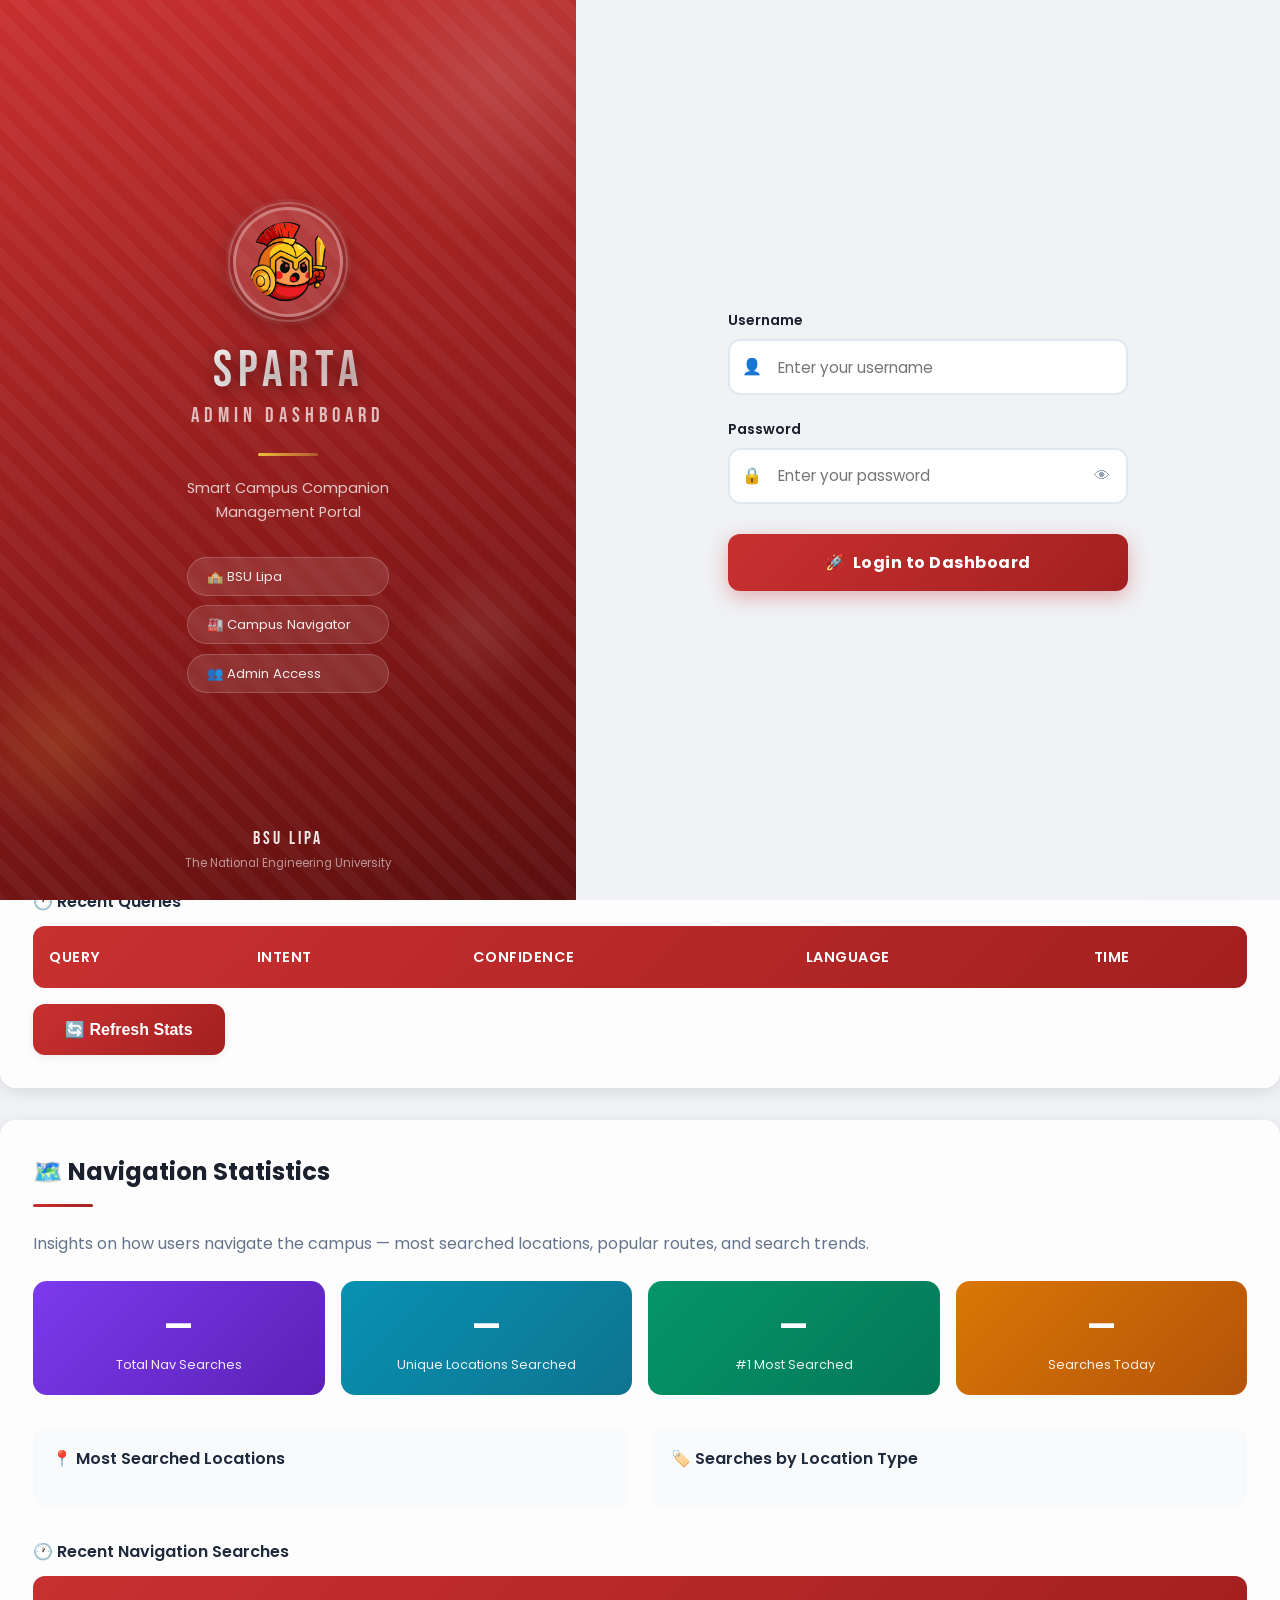
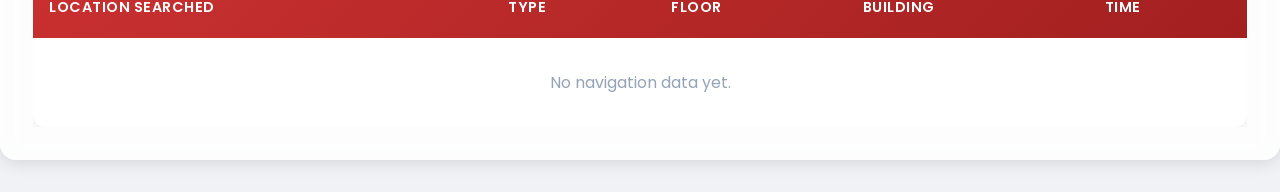
==== commit 3bcc538b: "Update frontend Filipino translation support" ====
--- a/frontend/admin.html
+++ b/frontend/admin.html
@@ -689,18 +689,20 @@
     <div class="container">
         <!-- Tabs Navigation -->
         <div class="tabs">
-            <button class="tab-btn active" onclick="switchTab('authorities', event)">👥 University Authorities</button>
+            <button class="tab-btn active" onclick="switchTab('statistics', event)">📊 Statistics</button>
+            <button class="tab-btn" onclick="switchTab('authorities', event)">👥 University Authorities</button>
+
             <button class="tab-btn" onclick="switchTab('history', event)">📜 University History</button>
             <button class="tab-btn" onclick="switchTab('announcements', event)">📢 Announcements</button>
             <button class="tab-btn" onclick="switchTab('popupAnnouncements', event)">🔔 Popup Announcements</button>
             <button class="tab-btn" onclick="switchTab('intents', event)">💬 Custom Responses</button>
             <button class="tab-btn" onclick="switchTab('navigation', event)">🗺️ Campus Navigation</button>
             <button class="tab-btn" onclick="switchTab('model3d', event)">🏗️ 3D Campus Model</button>
-            <button class="tab-btn" onclick="switchTab('orgchart', event)">🏢 Organizational Chart</button>
+            <button class="tab-btn" onclick="switchTab('orgchart', event)">🏢 Organizations</button>
         </div>
 
         <!-- Authorities Tab -->
-        <div id="authorities" class="tab-content active">
+        <div id="authorities" class="tab-content">
             <div class="card">
                 <h2>Add New Authority</h2>
                 <div id="authoritiesAlert"></div>
@@ -736,8 +738,16 @@
                         </div>
                     </div>
                     <div class="form-group">
-                        <label>Biography</label>
-                        <textarea id="auth_bio" placeholder="Brief biography, credentials, and areas of expertise..."></textarea>
+                        <label>Profile</label>
+                        <textarea id="auth_bio" placeholder="Brief profile, credentials, and areas of expertise..."></textarea>
+                    </div>
+                    <div class="form-group">
+                        <label>Photo <span style="font-weight:400;font-size:0.85em;color:#64748b;">(optional — shown in chatbot when asked "who is the dean?")</span></label>
+                        <input type="file" id="auth_photo" accept="image/*" style="padding:6px;">
+                        <div id="auth_photo_preview" style="display:none;margin-top:8px;">
+                            <img id="auth_photo_img" src="" alt="Preview" style="width:90px;height:90px;object-fit:cover;border-radius:50%;border:3px solid #c41e3a;box-shadow:0 2px 8px rgba(0,0,0,0.15);">
+                            <button type="button" onclick="clearAuthorityPhoto()" style="margin-left:10px;background:none;border:1px solid #e74c3c;color:#e74c3c;padding:4px 10px;border-radius:6px;cursor:pointer;font-size:0.8em;">Remove</button>
+                        </div>
                     </div>
                     <button type="submit" class="btn">✓ Add Authority</button>
                 </form>
@@ -748,6 +758,7 @@
                 <table class="data-table" id="authoritiesTable">
                     <thead>
                         <tr>
+                            <th>Photo</th>
                             <th>Name</th>
                             <th>Position</th>
                             <th>Department</th>
@@ -773,13 +784,28 @@
                             <input type="number" id="hist_year" required placeholder="1903">
                         </div>
                         <div class="form-group">
-                            <label>Title *</label>
+                            <label>Title (English) *</label>
                             <input type="text" id="hist_title" required placeholder="University Founded">
                         </div>
                     </div>
                     <div class="form-group">
-                        <label>Description *</label>
+                        <label>Description (English) *</label>
                         <textarea id="hist_description" required placeholder="Describe this significant event in the university's history..."></textarea>
+                    </div>
+                    <div style="background:#f0fdf4;border:1px solid #bbf7d0;border-radius:10px;padding:1rem;margin-bottom:1rem;">
+                        <div style="display:flex;align-items:center;gap:6px;margin-bottom:0.75rem;">
+                            <span style="font-size:1.1rem;">🇵🇭</span>
+                            <strong style="color:#166534;font-size:0.92rem;">Filipino Translation (Optional)</strong>
+                            <span style="font-size:0.78rem;color:#4ade80;background:#166534;padding:2px 8px;border-radius:99px;">optional</span>
+                        </div>
+                        <div class="form-group" style="margin-bottom:0.75rem;">
+                            <label style="color:#166534;">Title (Filipino)</label>
+                            <input type="text" id="hist_title_tl" placeholder="Itinatag ang Unibersidad">
+                        </div>
+                        <div class="form-group" style="margin-bottom:0;">
+                            <label style="color:#166534;">Description (Filipino)</label>
+                            <textarea id="hist_description_tl" placeholder="Ilarawan ang makabuluhang pangyayaring ito sa kasaysayan ng unibersidad..."></textarea>
+                        </div>
                     </div>
                     <button type="submit" class="btn">✓ Add Historical Event</button>
                 </form>
@@ -791,7 +817,8 @@
                     <thead>
                         <tr>
                             <th>Year</th>
-                            <th>Title</th>
+                            <th>Title (EN)</th>
+                            <th>Title (🇵🇭 TL)</th>
                             <th>Description</th>
                             <th>Actions</th>
                         </tr>
@@ -809,7 +836,7 @@
                 <form id="announcementForm">
                     <div class="form-row">
                         <div class="form-group">
-                            <label>Title *</label>
+                            <label>Title (English) *</label>
                             <input type="text" id="ann_title" required placeholder="Important Campus Update">
                         </div>
                         <div class="form-group">
@@ -823,8 +850,23 @@
                         </div>
                     </div>
                     <div class="form-group">
-                        <label>Content *</label>
+                        <label>Content (English) *</label>
                         <textarea id="ann_content" required placeholder="Write your announcement here..."></textarea>
+                    </div>
+                    <div style="background:#f0fdf4;border:1px solid #bbf7d0;border-radius:10px;padding:1rem;margin-bottom:1rem;">
+                        <div style="display:flex;align-items:center;gap:6px;margin-bottom:0.75rem;">
+                            <span style="font-size:1.1rem;">🇵🇭</span>
+                            <strong style="color:#166534;font-size:0.92rem;">Filipino Translation (Optional)</strong>
+                            <span style="font-size:0.78rem;color:#4ade80;background:#166534;padding:2px 8px;border-radius:99px;">optional</span>
+                        </div>
+                        <div class="form-group" style="margin-bottom:0.75rem;">
+                            <label style="color:#166534;">Title (Filipino)</label>
+                            <input type="text" id="ann_title_tl" placeholder="Mahalagang Abiso sa Kampus">
+                        </div>
+                        <div class="form-group" style="margin-bottom:0;">
+                            <label style="color:#166534;">Content (Filipino)</label>
+                            <textarea id="ann_content_tl" placeholder="Isulat ang iyong anunsyo dito..."></textarea>
+                        </div>
                     </div>
                     <button type="submit" class="btn">✓ Post Announcement</button>
                 </form>
@@ -835,7 +877,8 @@
                 <table class="data-table" id="announcementsTable">
                     <thead>
                         <tr>
-                            <th>Title</th>
+                            <th>Title (EN)</th>
+                            <th>Title (🇵🇭 TL)</th>
                             <th>Content</th>
                             <th>Category</th>
                             <th>Date</th>
@@ -933,8 +976,19 @@
                         <input type="text" id="intent_keywords" required placeholder="hello, hi, hey, good morning">
                     </div>
                     <div class="form-group">
-                        <label>Response Template *</label>
+                        <label>Response Template (English) *</label>
                         <textarea id="intent_response" required placeholder="Hello! Welcome to BSU Lipa. How can I help you today?"></textarea>
+                    </div>
+                    <div style="background:#f0fdf4;border:1px solid #bbf7d0;border-radius:10px;padding:1rem;margin-bottom:1rem;">
+                        <div style="display:flex;align-items:center;gap:6px;margin-bottom:0.75rem;">
+                            <span style="font-size:1.1rem;">🇵🇭</span>
+                            <strong style="color:#166534;font-size:0.92rem;">Filipino Translation (Optional)</strong>
+                            <span style="font-size:0.78rem;color:#4ade80;background:#166534;padding:2px 8px;border-radius:99px;">optional</span>
+                        </div>
+                        <div class="form-group" style="margin-bottom:0;">
+                            <label style="color:#166534;">Response Template (Filipino)</label>
+                            <textarea id="intent_response_tl" placeholder="Kamusta! Maligayang pagdating sa BSU Lipa. Paano kita matutulungan ngayon?"></textarea>
+                        </div>
                     </div>
                     <button type="submit" class="btn">✓ Add Custom Response</button>
                 </form>
@@ -947,7 +1001,8 @@
                         <tr>
                             <th>Intent Type</th>
                             <th>Keywords</th>
-                            <th>Response</th>
+                            <th>Response (EN)</th>
+                            <th>Response (🇵🇭 TL)</th>
                             <th>Actions</th>
                         </tr>
                     </thead>
@@ -1449,6 +1504,125 @@
         </div>
     </div>
 
+    <!-- Statistics Tab -->
+    <div id="statistics" class="tab-content active">
+        <div class="card">
+            <h2>📊 Chatbot Usage Statistics</h2>
+            <p style="color:#64748b;margin-bottom:1.5rem;">Live analytics from user interactions with SPARTA.</p>
+            <div id="statsAlert"></div>
+
+            <!-- Summary cards -->
+            <div style="display:grid;grid-template-columns:repeat(auto-fit,minmax(160px,1fr));gap:1rem;margin-bottom:2rem;" id="statsSummary">
+                <div class="stats-card" style="background:linear-gradient(135deg,#c41e3a,#9b1530);color:#fff;border-radius:14px;padding:1.2rem;text-align:center;">
+                    <div style="font-size:2rem;font-weight:700;" id="statTotalQueries">—</div>
+                    <div style="font-size:0.8rem;opacity:0.9;margin-top:4px;">Total Queries</div>
+                </div>
+                <div class="stats-card" style="background:linear-gradient(135deg,#3b82f6,#1d4ed8);color:#fff;border-radius:14px;padding:1.2rem;text-align:center;">
+                    <div style="font-size:2rem;font-weight:700;" id="statTodayQueries">—</div>
+                    <div style="font-size:0.8rem;opacity:0.9;margin-top:4px;">Queries Today</div>
+                </div>
+                <div class="stats-card" style="background:linear-gradient(135deg,#10b981,#059669);color:#fff;border-radius:14px;padding:1.2rem;text-align:center;">
+                    <div style="font-size:2rem;font-weight:700;" id="statAvgConf">—</div>
+                    <div style="font-size:0.8rem;opacity:0.9;margin-top:4px;">Avg Confidence</div>
+                </div>
+                <div class="stats-card" style="background:linear-gradient(135deg,#f59e0b,#d97706);color:#fff;border-radius:14px;padding:1.2rem;text-align:center;">
+                    <div style="font-size:2rem;font-weight:700;" id="statTopIntent">—</div>
+                    <div style="font-size:0.8rem;opacity:0.9;margin-top:4px;">Top Intent</div>
+                </div>
+            </div>
+
+            <!-- Two-column charts -->
+            <div style="display:grid;grid-template-columns:1fr 1fr;gap:1.5rem;margin-bottom:2rem;" class="stats-grid">
+                <!-- Intent breakdown -->
+                <div style="background:#f8fafc;border-radius:12px;padding:1.2rem;">
+                    <h3 style="margin:0 0 1rem;font-size:1rem;color:#1e293b;">🎯 Queries by Intent</h3>
+                    <div id="intentChart"></div>
+                </div>
+                <!-- Top searched entities -->
+                <div style="background:#f8fafc;border-radius:12px;padding:1.2rem;">
+                    <h3 style="margin:0 0 1rem;font-size:1rem;color:#1e293b;">🔍 Most Searched Topics</h3>
+                    <div id="entityChart"></div>
+                </div>
+            </div>
+
+            <!-- Recent queries table -->
+            <h3 style="font-size:1rem;color:#1e293b;margin-bottom:0.75rem;">🕐 Recent Queries</h3>
+            <div style="overflow-x:auto;">
+                <table class="data-table" id="recentQueriesTable">
+                    <thead>
+                        <tr>
+                            <th>Query</th>
+                            <th>Intent</th>
+                            <th>Confidence</th>
+                            <th>Language</th>
+                            <th>Time</th>
+                        </tr>
+                    </thead>
+                    <tbody id="recentQueriesBody"></tbody>
+                </table>
+            </div>
+            <button class="btn" onclick="loadStatistics()" style="margin-top:1rem;">🔄 Refresh Stats</button>
+        </div>
+
+        <!-- Navigation Statistics Card -->
+        <div class="card" style="margin-top:1.5rem;">
+            <h2>🗺️ Navigation Statistics</h2>
+            <p style="color:#64748b;margin-bottom:1.5rem;">Insights on how users navigate the campus — most searched locations, popular routes, and search trends.</p>
+            <div id="navStatsAlert"></div>
+
+            <!-- Nav Summary Cards -->
+            <div style="display:grid;grid-template-columns:repeat(auto-fit,minmax(160px,1fr));gap:1rem;margin-bottom:2rem;" id="navStatsSummary">
+                <div class="stats-card" style="background:linear-gradient(135deg,#7c3aed,#5b21b6);color:#fff;border-radius:14px;padding:1.2rem;text-align:center;">
+                    <div style="font-size:2rem;font-weight:700;" id="navStatTotalSearches">—</div>
+                    <div style="font-size:0.8rem;opacity:0.9;margin-top:4px;">Total Nav Searches</div>
+                </div>
+                <div class="stats-card" style="background:linear-gradient(135deg,#0891b2,#0e7490);color:#fff;border-radius:14px;padding:1.2rem;text-align:center;">
+                    <div style="font-size:2rem;font-weight:700;" id="navStatUniqueLocations">—</div>
+                    <div style="font-size:0.8rem;opacity:0.9;margin-top:4px;">Unique Locations Searched</div>
+                </div>
+                <div class="stats-card" style="background:linear-gradient(135deg,#059669,#047857);color:#fff;border-radius:14px;padding:1.2rem;text-align:center;">
+                    <div style="font-size:2rem;font-weight:700;" id="navStatTopLocation">—</div>
+                    <div style="font-size:0.8rem;opacity:0.9;margin-top:4px;">#1 Most Searched</div>
+                </div>
+                <div class="stats-card" style="background:linear-gradient(135deg,#d97706,#b45309);color:#fff;border-radius:14px;padding:1.2rem;text-align:center;">
+                    <div style="font-size:2rem;font-weight:700;" id="navStatTodaySearches">—</div>
+                    <div style="font-size:0.8rem;opacity:0.9;margin-top:4px;">Searches Today</div>
+                </div>
+            </div>
+
+            <!-- Two-column charts -->
+            <div style="display:grid;grid-template-columns:1fr 1fr;gap:1.5rem;margin-bottom:2rem;" class="stats-grid">
+                <div style="background:#f8fafc;border-radius:12px;padding:1.2rem;">
+                    <h3 style="margin:0 0 1rem;font-size:1rem;color:#1e293b;">📍 Most Searched Locations</h3>
+                    <div id="navLocationChart"></div>
+                </div>
+                <div style="background:#f8fafc;border-radius:12px;padding:1.2rem;">
+                    <h3 style="margin:0 0 1rem;font-size:1rem;color:#1e293b;">🏷️ Searches by Location Type</h3>
+                    <div id="navTypeChart"></div>
+                </div>
+            </div>
+
+            <!-- Recent nav searches table -->
+            <h3 style="font-size:1rem;color:#1e293b;margin-bottom:0.75rem;">🕐 Recent Navigation Searches</h3>
+            <div style="overflow-x:auto;">
+                <table class="data-table" id="recentNavTable">
+                    <thead>
+                        <tr>
+                            <th>Location Searched</th>
+                            <th>Type</th>
+                            <th>Floor</th>
+                            <th>Building</th>
+                            <th>Time</th>
+                        </tr>
+                    </thead>
+                    <tbody id="recentNavBody">
+                        <tr><td colspan="5" style="text-align:center;color:#94a3b8;padding:2rem;">No navigation data yet.</td></tr>
+                    </tbody>
+                </table>
+            </div>
+        </div>
+    </div>
+
     <!-- Action Buttons -->
     <div style="position:fixed;bottom:2rem;right:2rem;display:flex;flex-direction:column;gap:0.6rem;z-index:1000;align-items:flex-end;">
         <button onclick="openChangeCredModal()" style="
--- a/frontend/admin-styles.css
+++ b/frontend/admin-styles.css
@@ -1114,4 +1114,12 @@
 .path-card--from:has(input:checked) .path-card-arrow {
     opacity: 1;
     color: #f97316;
+}
+/* ===== EDIT BUTTON ===== */
+.btn-edit {
+    background: linear-gradient(135deg, #3b82f6 0%, #1d4ed8 100%);
+}
+
+.btn-edit:hover {
+    box-shadow: 0 8px 25px rgba(59,130,246,0.4);
 }
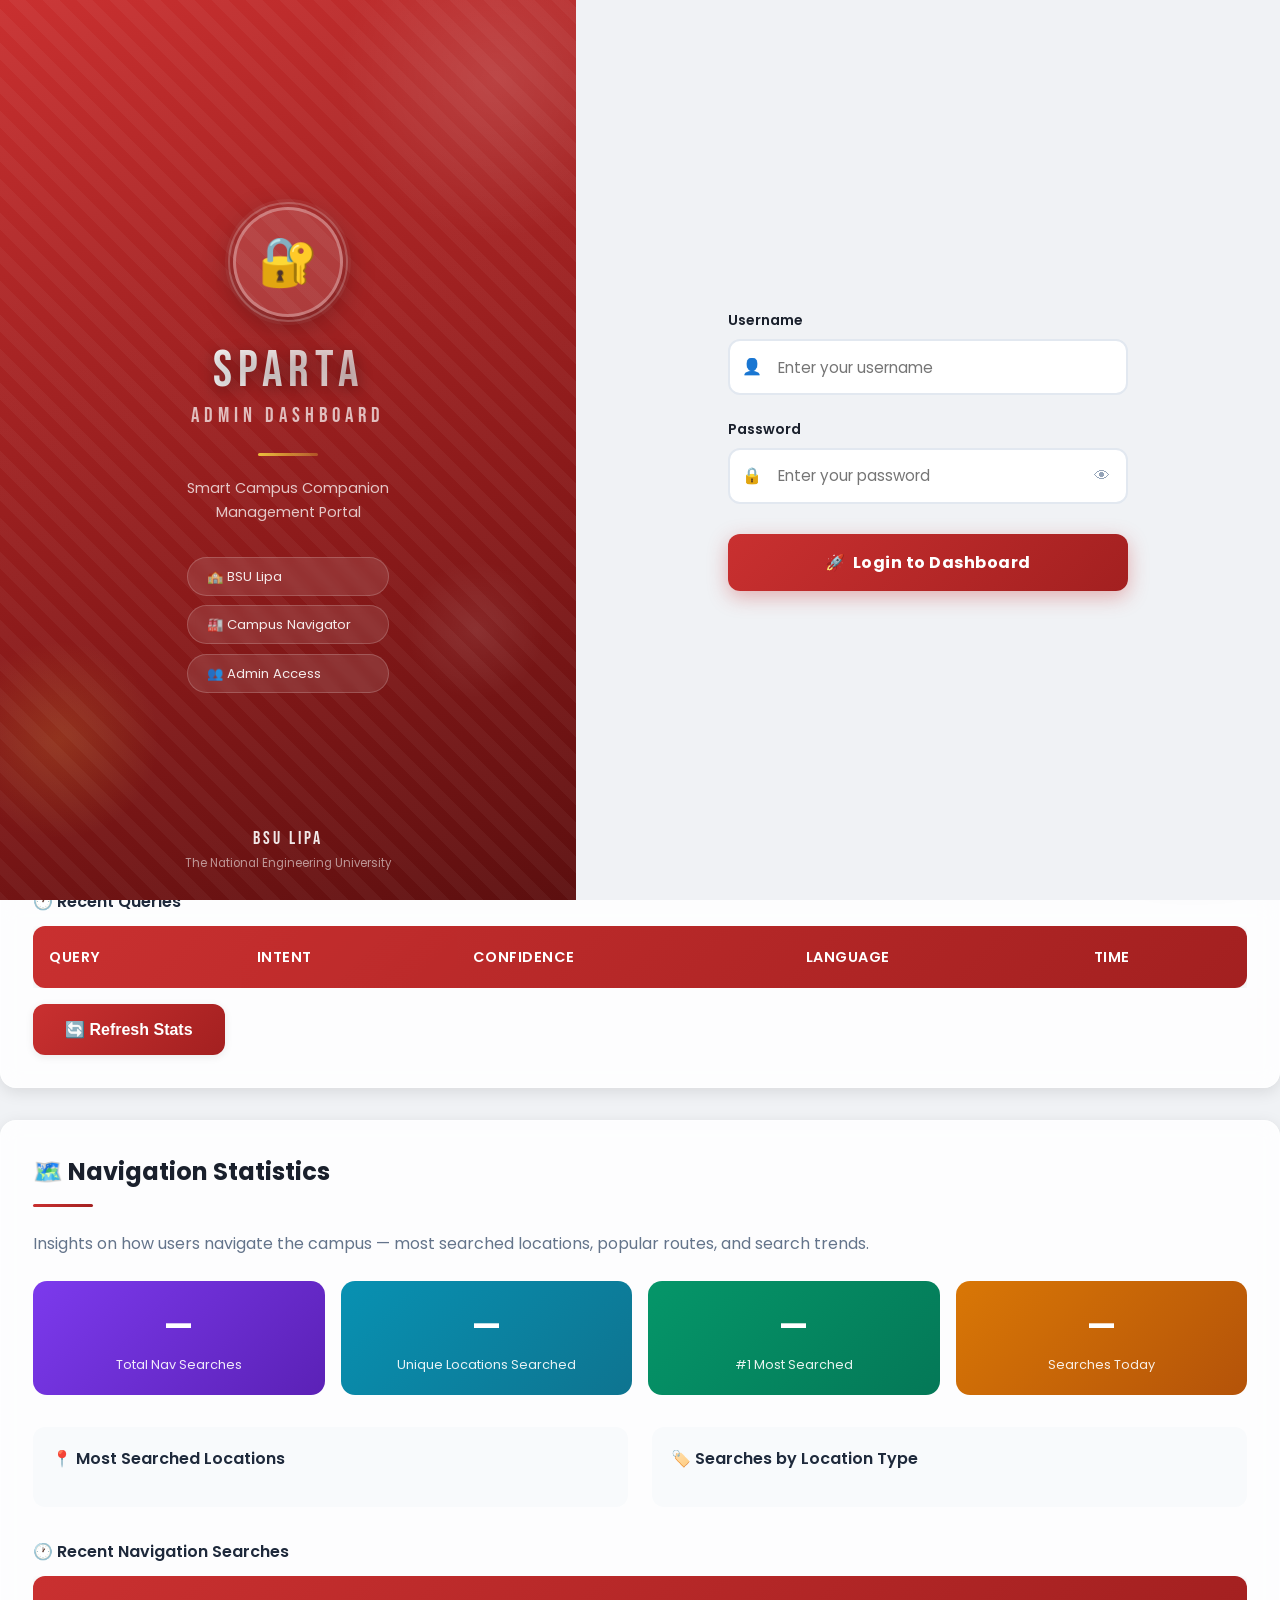
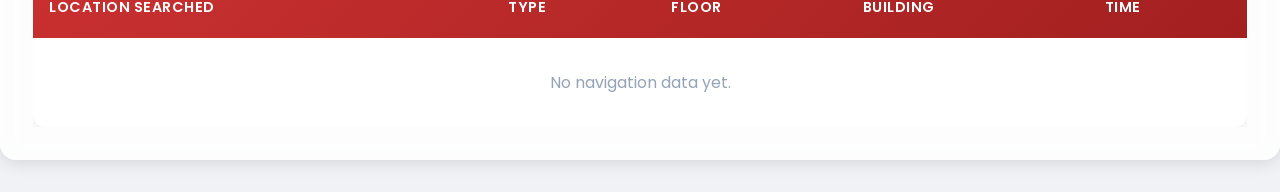
==== commit d53d817a: "Fix cross-domain session cookie" ====
--- a/frontend/admin.html
+++ b/frontend/admin.html
@@ -182,7 +182,7 @@
             <div class="lp-left-content">
                 <!-- Logo ring -->
                 <div class="lp-logo-ring">
-                    <img src="/images/logo.png" alt="SPARTHA" class="lp-logo-img" onerror="this.style.display='none';this.nextElementSibling.style.display='flex'">
+                    <img src="https://sparta-production-0acb.up.railway.app/images/logo.png" alt="SPARTHA" class="lp-logo-img" onerror="this.style.display='none';this.nextElementSibling.style.display='flex'">
                     <div class="lp-logo-fallback">&#128272;</div>
                     <div class="lp-logo-pulse"></div>
                 </div>
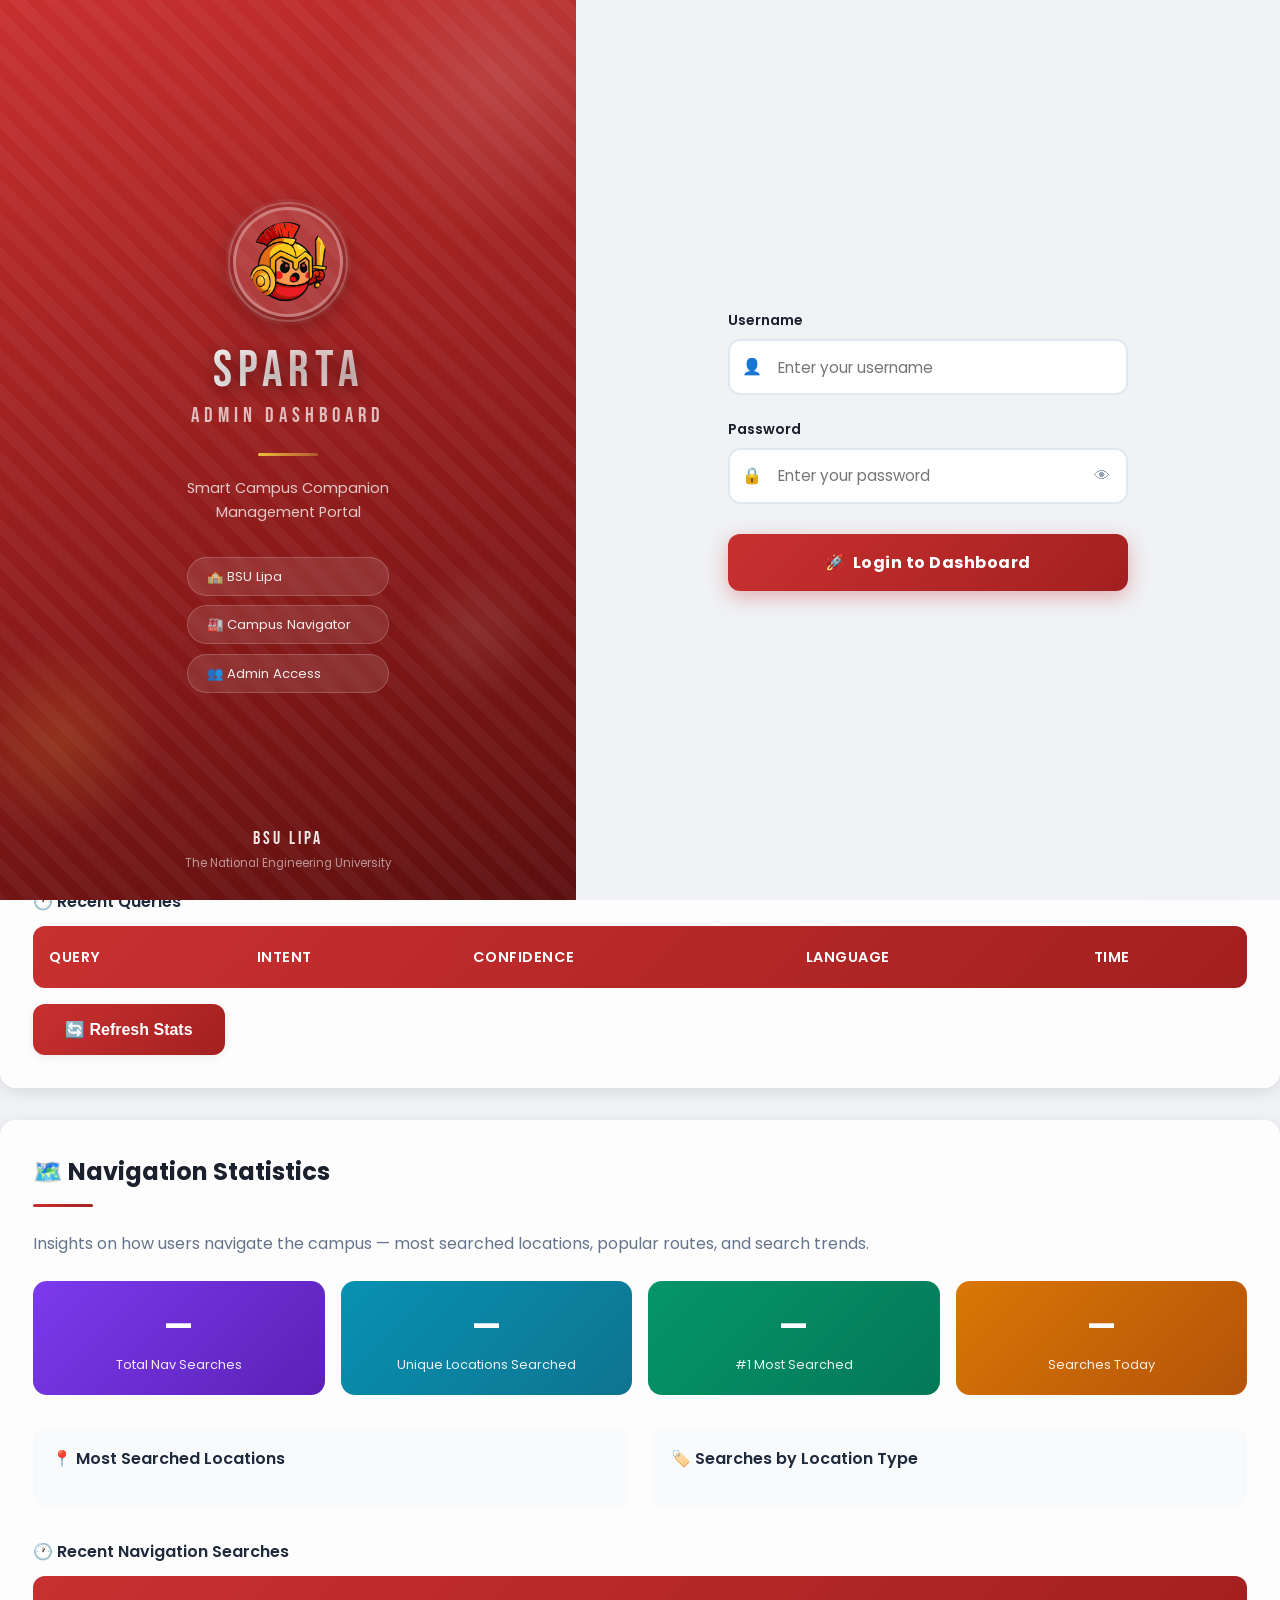
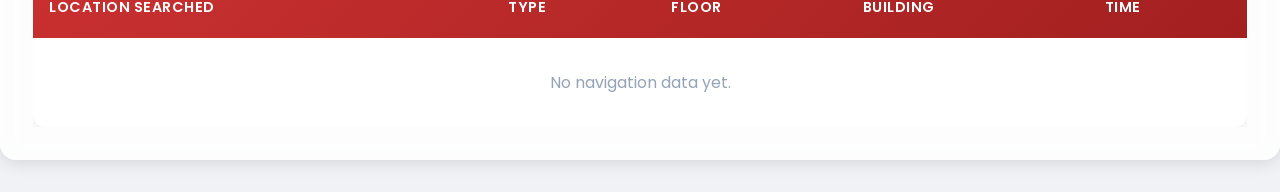
==== commit 89dd227a: "Quick questions: keep startup + college picker hardcoded, rest from DB" ====
--- a/frontend/admin.html
+++ b/frontend/admin.html
@@ -182,7 +182,7 @@
             <div class="lp-left-content">
                 <!-- Logo ring -->
                 <div class="lp-logo-ring">
-                    <img src="https://sparta-production-0acb.up.railway.app/images/logo.png" alt="SPARTHA" class="lp-logo-img" onerror="this.style.display='none';this.nextElementSibling.style.display='flex'">
+                    <img src="/images/logo.png" alt="SPARTHA" class="lp-logo-img" onerror="this.style.display='none';this.nextElementSibling.style.display='flex'">
                     <div class="lp-logo-fallback">&#128272;</div>
                     <div class="lp-logo-pulse"></div>
                 </div>
@@ -1039,10 +1039,10 @@
                             ➕
                         </button>
                         <button class="map-control-btn" onclick="zoomOut()" title="Zoom Out">
+                            ➖
                         </button>
                         <button class="map-control-btn" onclick="clearAllMarkers()" title="Clear All Markers">
                             🧹
-                            ➖
                         </button>
                     </div>
                 </div>
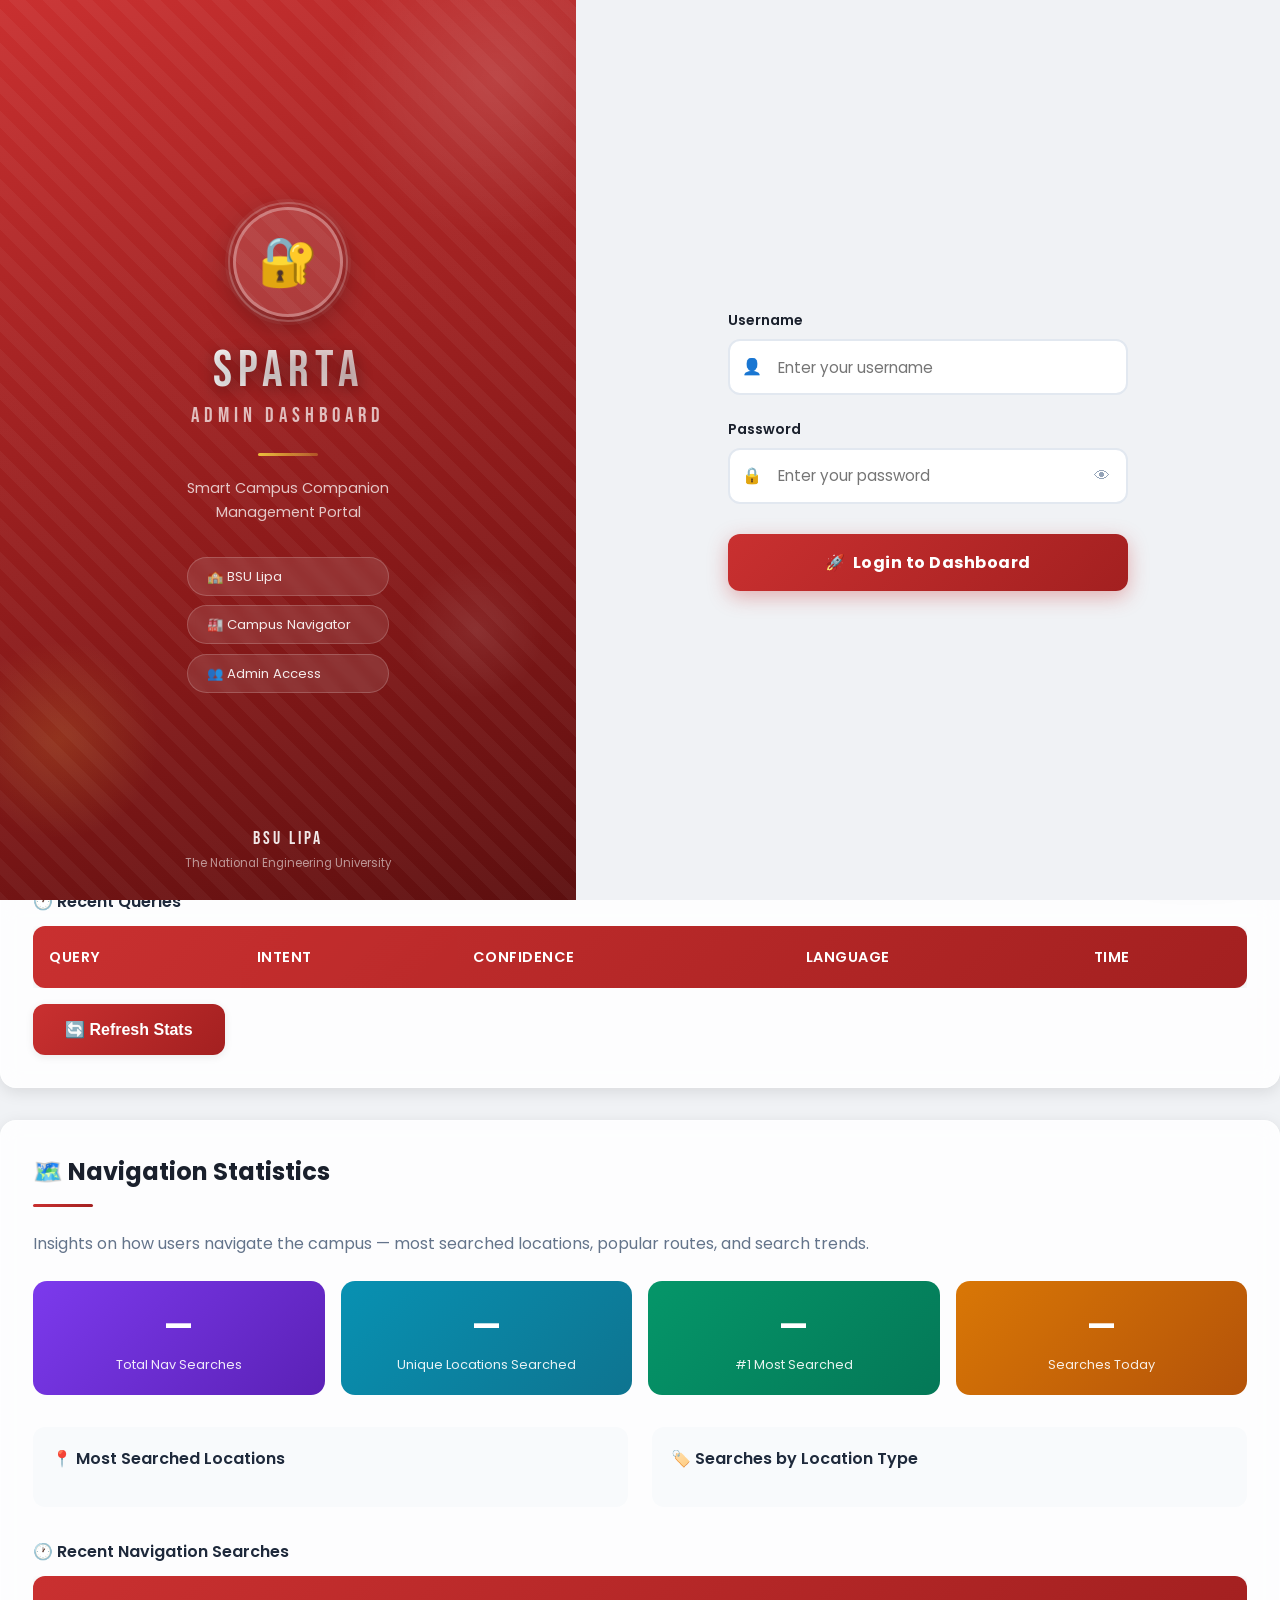
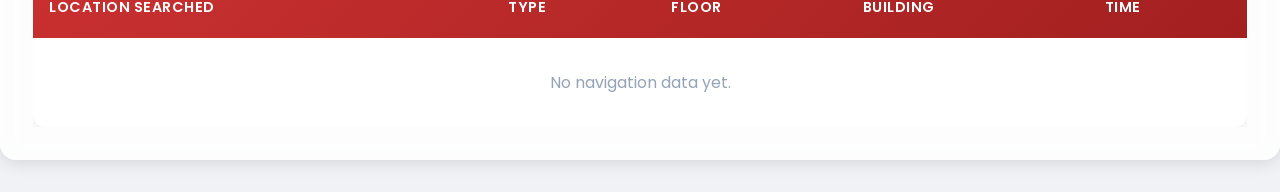
==== commit 88932e1e: "Fix Format Description in avigation system" ====
--- a/frontend/admin.html
+++ b/frontend/admin.html
@@ -4,6 +4,8 @@
     <meta charset="UTF-8">
     <meta name="viewport" content="width=device-width, initial-scale=1.0">
     <title>SPARTA Admin Dashboard - BSU Lipa</title>
+    <link rel="icon" type="image/png" href="https://sparta-production-0acb.up.railway.app/images/logo.png">
+    <link rel="apple-touch-icon" href="https://sparta-production-0acb.up.railway.app/images/logo.png">
     
     <!-- Google Fonts -->
     <link href="https://fonts.googleapis.com/css2?family=Bebas+Neue&family=Poppins:wght@400;500;600;700&display=swap" rel="stylesheet">
@@ -182,7 +184,7 @@
             <div class="lp-left-content">
                 <!-- Logo ring -->
                 <div class="lp-logo-ring">
-                    <img src="/images/logo.png" alt="SPARTHA" class="lp-logo-img" onerror="this.style.display='none';this.nextElementSibling.style.display='flex'">
+                    <img src="https://sparta-production-0acb.up.railway.app/images/logo.png" alt="SPARTHA" class="lp-logo-img" onerror="this.style.display='none';this.nextElementSibling.style.display='flex'">
                     <div class="lp-logo-fallback">&#128272;</div>
                     <div class="lp-logo-pulse"></div>
                 </div>
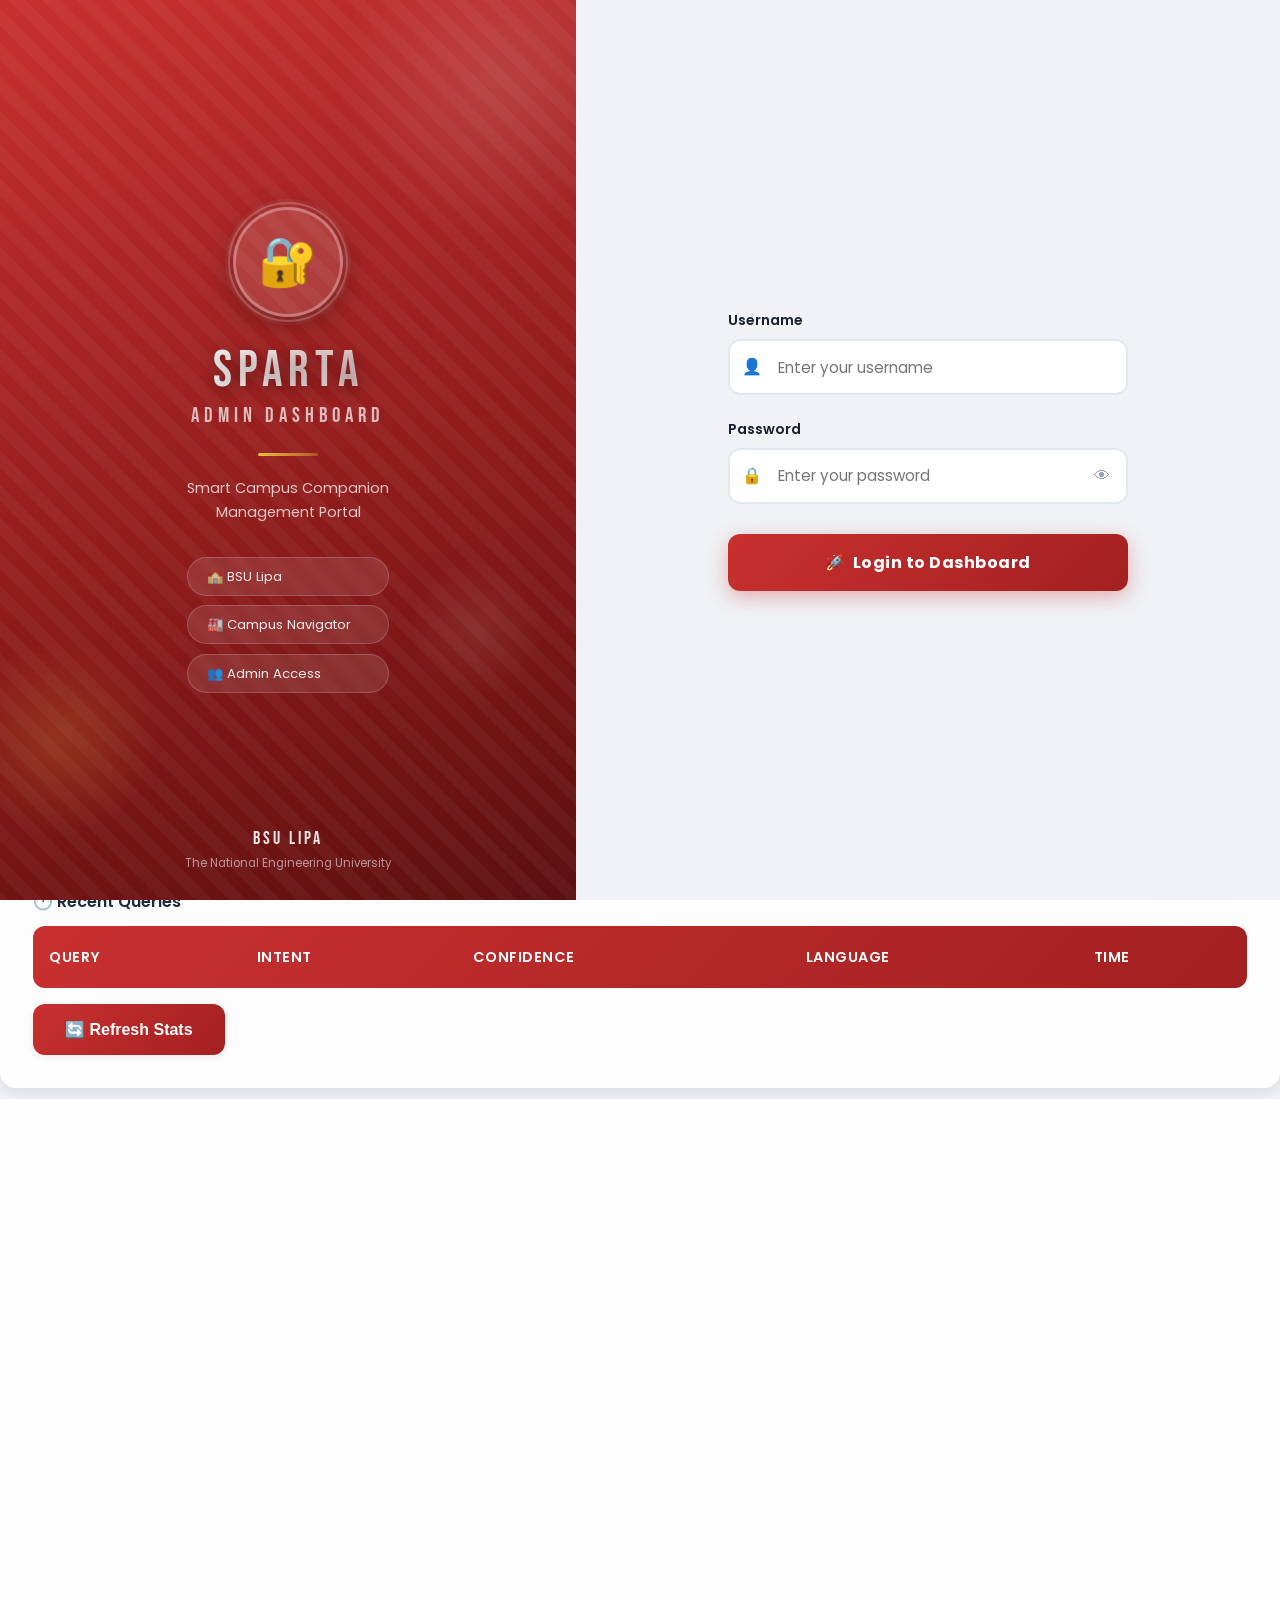
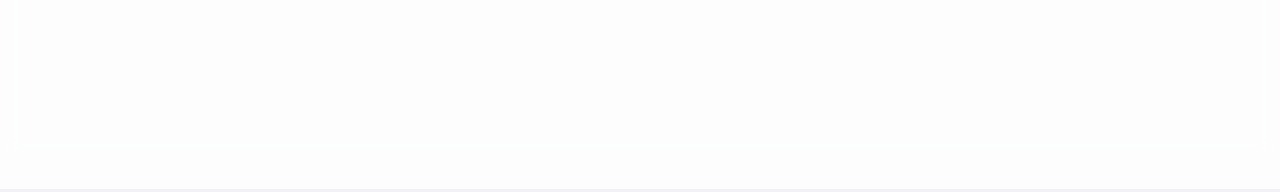
==== commit 70d54dc7: "Add Gemini AI + FAQ PDF support with caching" ====
--- a/frontend/admin.html
+++ b/frontend/admin.html
@@ -20,6 +20,11 @@
     
     <style>
         /* 3D Map Container Styles - Matching Campus Navigator */
+        /* FAQ status badges */
+        .status-badge { display:inline-block;padding:3px 10px;border-radius:20px;font-size:0.8rem;font-weight:600; }
+        .status-badge.active   { background:#dcfce7;color:#166534; }
+        .status-badge.inactive { background:#fee2e2;color:#991b1b; }
+        /* End FAQ status badges */
         #map3DPicker {
             position: relative;
             width: 100%;
@@ -701,6 +706,7 @@
             <button class="tab-btn" onclick="switchTab('navigation', event)">🗺️ Campus Navigation</button>
             <button class="tab-btn" onclick="switchTab('model3d', event)">🏗️ 3D Campus Model</button>
             <button class="tab-btn" onclick="switchTab('orgchart', event)">🏢 Organizations</button>
+            <button class="tab-btn" onclick="switchTab('faqDocs', event)">📄 FAQ Documents</button>
         </div>
 
         <!-- Authorities Tab -->
@@ -1262,6 +1268,21 @@
             <!-- Current Locations -->
             <div class="card">
                 <h2>📍 Campus Locations</h2>
+
+                <!-- Search Bar -->
+                <div class="location-search-bar">
+                    <span class="location-search-icon">🔍</span>
+                    <input
+                        type="text"
+                        id="locationSearchInput"
+                        class="location-search-input"
+                        placeholder="Search by name, building, or type..."
+                        oninput="searchLocations(this.value)"
+                        autocomplete="off"
+                    >
+                    <button class="location-search-clear" id="locationSearchClear" onclick="clearLocationSearch()" title="Clear search" style="display:none;">✕</button>
+                </div>
+
                 <div class="filter-buttons" style="margin-bottom: 1rem;">
                     <button class="btn btn-secondary" onclick="filterLocations('all')">All Locations</button>
                     <button class="btn btn-small" onclick="filterLocations('entrance')">🚪 Entrances</button>
@@ -1506,6 +1527,65 @@
         </div>
     </div>
 
+    <!-- FAQ Documents Tab -->
+    <div id="faqDocs" class="tab-content">
+        <div class="card">
+            <h2>📄 FAQ Documents</h2>
+            <p style="color:#64748b;margin-bottom:1rem;">
+                Upload PDF files (handbooks, policies, FAQs) so SPARTA's chatbot can answer
+                questions from their content. Text is extracted automatically — no manual entry needed.
+            </p>
+            <div id="faqAlert" style="display:none;padding:10px 16px;border-radius:8px;margin-bottom:1rem;font-weight:500;"></div>
+
+            <!-- Upload Form -->
+            <div style="background:#f8fafc;border:1px solid #e2e8f0;border-radius:12px;padding:1.5rem;margin-bottom:2rem;">
+                <h3 style="margin-top:0;color:#334155">📤 Upload New PDF</h3>
+                <form id="faqUploadForm" style="display:grid;gap:1rem;">
+                    <div>
+                        <label style="display:block;font-weight:600;margin-bottom:4px;color:#475569">Document Title</label>
+                        <input id="faqTitle" type="text" placeholder="e.g. Student Handbook 2024"
+                            style="width:100%;padding:10px 14px;border:1px solid #cbd5e1;border-radius:8px;font-size:0.95rem;box-sizing:border-box" required />
+                    </div>
+                    <div>
+                        <label style="display:block;font-weight:600;margin-bottom:4px;color:#475569">PDF File <span style="color:#888;font-weight:400">(max 10 MB)</span></label>
+                        <input id="faqFile" type="file" accept=".pdf"
+                            style="width:100%;padding:8px;border:1px solid #cbd5e1;border-radius:8px;font-size:0.9rem;background:#fff;box-sizing:border-box" required />
+                    </div>
+                    <div>
+                        <button type="submit" class="btn" style="padding:10px 28px;font-size:0.95rem;">
+                            📤 Upload PDF
+                        </button>
+                        <span style="margin-left:12px;font-size:0.85rem;color:#64748b">
+                            Text is extracted server-side. Scanned/image PDFs are not supported.
+                        </span>
+                    </div>
+                </form>
+            </div>
+
+            <!-- Documents Table -->
+            <h3 style="color:#334155;margin-bottom:0.75rem">Uploaded Documents</h3>
+            <table class="data-table" style="width:100%">
+                <thead>
+                    <tr>
+                        <th>Title</th>
+                        <th>Filename</th>
+                        <th style="text-align:center">Pages</th>
+                        <th>Text Preview</th>
+                        <th style="text-align:center">Status</th>
+                        <th>Actions</th>
+                    </tr>
+                </thead>
+                <tbody id="faqTableBody">
+                    <tr><td colspan="6" style="text-align:center;color:#aaa;padding:2rem">Loading…</td></tr>
+                </tbody>
+            </table>
+            <p style="margin-top:1rem;font-size:0.85rem;color:#94a3b8">
+                💡 <strong>Tip:</strong> Disable a document to temporarily exclude it from chatbot answers without deleting it.
+                SPARTA will use active documents as supplemental context when no structured database record matches a question.
+            </p>
+        </div>
+    </div>
+
     <!-- Statistics Tab -->
     <div id="statistics" class="tab-content active">
         <div class="card">
@@ -1644,5 +1724,137 @@
 
     <!-- External JavaScript (all popup logic is included inside admin-script.js) -->
     <script src="admin-script.js"></script>
+
+    <!-- ══════════════════════════════════════════════════════════════════
+         FAQ DOCUMENTS TAB — inline script (self-contained, no changes
+         needed to admin-script.js for basic operation)
+    ═══════════════════════════════════════════════════════════════════ -->
+    <script>
+    // ── FAQ Documents Manager ──────────────────────────────────────────────
+    const FAQ_API = `${window.API_BASE || ''}/api/admin/faq-documents`;
+
+    async function faqFetch(url, opts = {}) {
+        const res = await fetch(url, { credentials: 'include', ...opts });
+        if (!res.ok) {
+            const text = await res.text().catch(() => res.statusText);
+            let detail = text;
+            try { detail = JSON.parse(text).detail || text; } catch (_) {}
+            console.error('[faqFetch] Error', res.status, url, detail);
+            throw new Error(detail || 'HTTP ' + res.status);
+        }
+        return res.json();
+    }
+
+    function faqAlert(msg, type = 'success') {
+        const el = document.getElementById('faqAlert');
+        el.className = `alert alert-${type}`;
+        el.textContent = msg;
+        el.style.display = 'block';
+        setTimeout(() => el.style.display = 'none', 4000);
+    }
+
+    async function loadFaqDocs() {
+        const tbody = document.getElementById('faqTableBody');
+        tbody.innerHTML = '<tr><td colspan="6" style="text-align:center;color:#888">Loading…</td></tr>';
+        try {
+            const docs = await faqFetch(FAQ_API);
+            if (!docs.length) {
+                tbody.innerHTML = '<tr><td colspan="6" style="text-align:center;color:#aaa">No FAQ documents uploaded yet.</td></tr>';
+                return;
+            }
+            tbody.innerHTML = docs.map(d => `
+                <tr>
+                    <td><strong>${escHtml(d.title)}</strong></td>
+                    <td style="font-size:0.85em;color:#666">${escHtml(d.filename)}</td>
+                    <td style="text-align:center">${d.page_count ?? '—'}</td>
+                    <td style="font-size:0.8em;color:#555;max-width:260px;overflow:hidden;text-overflow:ellipsis;white-space:nowrap" title="${escHtml(d.text_preview)}">${escHtml(d.text_preview)}</td>
+                    <td style="text-align:center">
+                        <span class="status-badge ${d.is_active ? 'active' : 'inactive'}">
+                            ${d.is_active ? '✓ Active' : '✗ Inactive'}
+                        </span>
+                    </td>
+                    <td style="white-space:nowrap">
+                        <button class="btn btn-sm" onclick="toggleFaqDoc(${d.id},this)" style="background:#f39c12;padding:4px 10px;font-size:0.8em">
+                            ${d.is_active ? '⏸ Disable' : '▶ Enable'}
+                        </button>
+                        <button class="btn btn-sm btn-danger" onclick="deleteFaqDoc(${d.id},'${escHtml(d.title)}')" style="padding:4px 10px;font-size:0.8em;margin-left:4px">
+                            🗑 Delete
+                        </button>
+                    </td>
+                </tr>
+            `).join('');
+        } catch (e) {
+            tbody.innerHTML = `<tr><td colspan="6" style="color:red;text-align:center">Error: ${e.message}</td></tr>`;
+        }
+    }
+
+    async function toggleFaqDoc(id, btn) {
+        try {
+            const res = await faqFetch(`${FAQ_API}/${id}/toggle`, { method: 'PATCH' });
+            faqAlert(res.message);
+            loadFaqDocs();
+        } catch (e) { faqAlert(e.message, 'error'); }
+    }
+
+    async function deleteFaqDoc(id, title) {
+        if (!confirm(`Delete "${title}"? This cannot be undone.`)) return;
+        try {
+            await faqFetch(`${FAQ_API}/${id}`, { method: 'DELETE' });
+            faqAlert('FAQ document deleted.');
+            loadFaqDocs();
+        } catch (e) { faqAlert(e.message, 'error'); }
+    }
+
+    // Upload handler + initial load
+    document.addEventListener('DOMContentLoaded', () => {
+        // Always attempt to load FAQ docs on page ready
+        loadFaqDocs();
+
+        const form = document.getElementById('faqUploadForm');
+        if (!form) return;
+        form.addEventListener('submit', async (e) => {
+            e.preventDefault();
+            const title = document.getElementById('faqTitle').value.trim();
+            const file  = document.getElementById('faqFile').files[0];
+            if (!title || !file) { faqAlert('Please fill in all fields.', 'error'); return; }
+
+            const submitBtn = form.querySelector('button[type=submit]');
+            submitBtn.disabled = true;
+            submitBtn.textContent = '⏳ Uploading & Extracting…';
+
+            const fd = new FormData();
+            fd.append('title', title);
+            fd.append('pdf', file);
+
+            try {
+                const res = await faqFetch(FAQ_API, { method: 'POST', body: fd });
+                faqAlert(res.message);
+                form.reset();
+                loadFaqDocs();
+            } catch (e) {
+                faqAlert(e.message, 'error');
+            } finally {
+                submitBtn.disabled = false;
+                submitBtn.textContent = '📤 Upload PDF';
+            }
+        });
+    });
+
+    // Load when tab is switched to — hook into window.switchTab chain
+    (function() {
+        const _prevSwitch = window.switchTab;
+        window.switchTab = function(name, evt) {
+            if (_prevSwitch) _prevSwitch(name, evt);
+            if (name === 'faqDocs') loadFaqDocs();
+        };
+    })();
+
+    function escHtml(str) {
+        if (!str) return '';
+        return String(str)
+            .replace(/&/g,'&amp;').replace(/</g,'&lt;')
+            .replace(/>/g,'&gt;').replace(/"/g,'&quot;');
+    }
+    </script>
 </body>
 </html>
--- a/frontend/admin-styles.css
+++ b/frontend/admin-styles.css
@@ -1122,4 +1122,81 @@
 
 .btn-edit:hover {
     box-shadow: 0 8px 25px rgba(59,130,246,0.4);
+}
+/* =============================================
+   LOCATION SEARCH BAR
+   ============================================= */
+
+.location-search-bar {
+    position: relative;
+    display: flex;
+    align-items: center;
+    margin-bottom: 1rem;
+    background: #fff;
+    border: 2px solid #e2e8f0;
+    border-radius: 12px;
+    padding: 0 1rem;
+    transition: border-color 0.25s, box-shadow 0.25s;
+    box-shadow: 0 1px 4px rgba(0,0,0,0.05);
+}
+
+.location-search-bar:focus-within {
+    border-color: #C93030;
+    box-shadow: 0 0 0 4px rgba(201,48,48,0.1);
+}
+
+.location-search-icon {
+    font-size: 1.1rem;
+    flex-shrink: 0;
+    margin-right: 0.6rem;
+    opacity: 0.55;
+    pointer-events: none;
+}
+
+.location-search-input {
+    flex: 1;
+    border: none;
+    outline: none;
+    font-family: 'Poppins', sans-serif;
+    font-size: 0.92rem;
+    color: #1e293b;
+    background: transparent;
+    padding: 0.75rem 0;
+}
+
+.location-search-input::placeholder {
+    color: #94a3b8;
+}
+
+.location-search-clear {
+    background: none;
+    border: none;
+    cursor: pointer;
+    font-size: 0.85rem;
+    color: #94a3b8;
+    padding: 0.25rem 0.4rem;
+    border-radius: 50%;
+    line-height: 1;
+    transition: background 0.2s, color 0.2s;
+    flex-shrink: 0;
+}
+
+.location-search-clear:hover {
+    background: rgba(201,48,48,0.1);
+    color: #C93030;
+}
+
+.location-search-results-info {
+    font-size: 0.82rem;
+    color: #64748b;
+    margin-bottom: 0.6rem;
+    font-style: italic;
+}
+
+/* Highlight matched text in search results */
+.search-highlight {
+    background: rgba(244, 208, 63, 0.45);
+    border-radius: 3px;
+    padding: 0 2px;
+    font-weight: 600;
 }
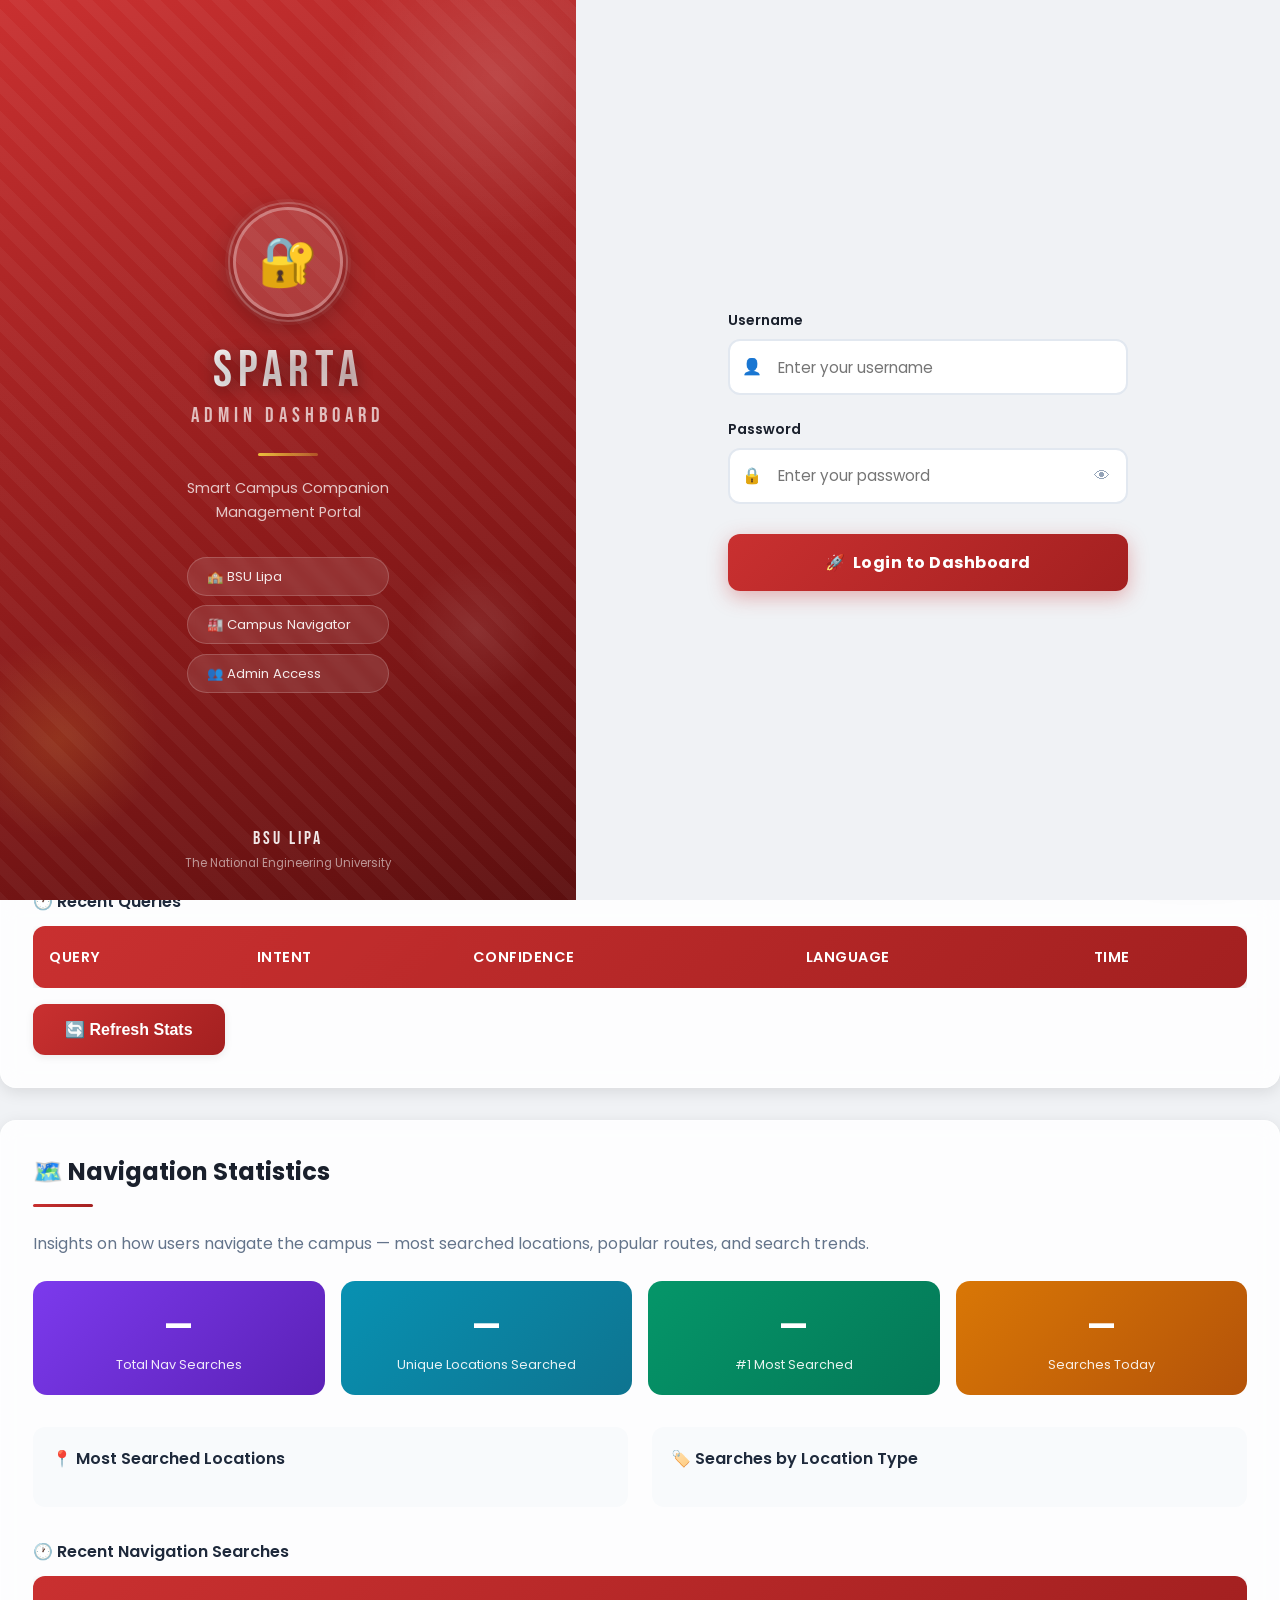
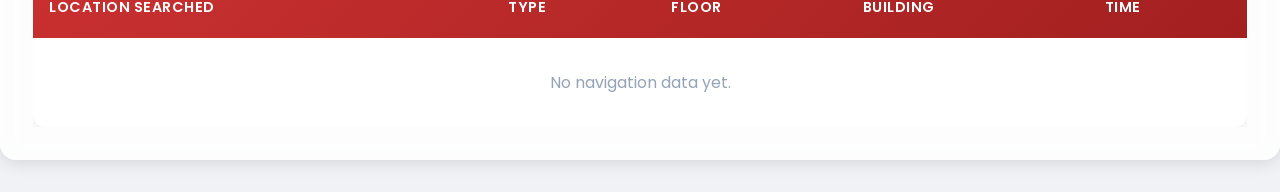
==== commit 58d50672: "fix: rag chatbotand navigation system panel" ====
--- a/frontend/admin.html
+++ b/frontend/admin.html
@@ -1750,7 +1750,10 @@
         el.className = `alert alert-${type}`;
         el.textContent = msg;
         el.style.display = 'block';
-        setTimeout(() => el.style.display = 'none', 4000);
+        el.style.fontSize = '14px';
+        el.style.padding = '12px 16px';
+        // Errors stay for 10s, success for 4s
+        setTimeout(() => el.style.display = 'none', type === 'error' ? 10000 : 4000);
     }
 
     async function loadFaqDocs() {
@@ -1777,7 +1780,10 @@
                         <button class="btn btn-sm" onclick="toggleFaqDoc(${d.id},this)" style="background:#f39c12;padding:4px 10px;font-size:0.8em">
                             ${d.is_active ? '⏸ Disable' : '▶ Enable'}
                         </button>
-                        <button class="btn btn-sm btn-danger" onclick="deleteFaqDoc(${d.id},'${escHtml(d.title)}')" style="padding:4px 10px;font-size:0.8em;margin-left:4px">
+                        <button class="btn btn-sm btn-danger faq-delete-btn"
+                            data-id="${d.id}"
+                            data-title="${escHtml(d.title).replace(/"/g,'&quot;')}"
+                            style="padding:4px 10px;font-size:0.8em;margin-left:4px">
                             🗑 Delete
                         </button>
                     </td>
@@ -1799,11 +1805,38 @@
     async function deleteFaqDoc(id, title) {
         if (!confirm(`Delete "${title}"? This cannot be undone.`)) return;
         try {
-            await faqFetch(`${FAQ_API}/${id}`, { method: 'DELETE' });
-            faqAlert('FAQ document deleted.');
+            const url = `${FAQ_API}/${id}`;
+            console.log('[deleteFaqDoc] DELETE', url);
+            const res = await fetch(url, {
+                method: 'DELETE',
+                credentials: 'include',
+                headers: { 'Content-Type': 'application/json' }
+            });
+            console.log('[deleteFaqDoc] status:', res.status);
+            if (!res.ok) {
+                const text = await res.text().catch(() => res.statusText);
+                let detail = text;
+                try { detail = JSON.parse(text).detail || text; } catch (_) {}
+                console.error('[deleteFaqDoc] Error:', detail);
+                faqAlert(`❌ Delete failed (${res.status}): ${detail}`, 'error');
+                return;
+            }
+            faqAlert('✅ FAQ document deleted.');
             loadFaqDocs();
-        } catch (e) { faqAlert(e.message, 'error'); }
+        } catch (e) {
+            console.error('[deleteFaqDoc] Exception:', e);
+            faqAlert(`❌ Delete failed: ${e.message}`, 'error');
+        }
     }
+
+    // Event delegation for delete buttons — avoids apostrophe issues in onclick
+    document.addEventListener('click', function(e) {
+        const btn = e.target.closest('.faq-delete-btn');
+        if (!btn) return;
+        const id = btn.dataset.id;
+        const title = btn.dataset.title;
+        deleteFaqDoc(id, title);
+    });
 
     // Upload handler + initial load
     document.addEventListener('DOMContentLoaded', () => {
